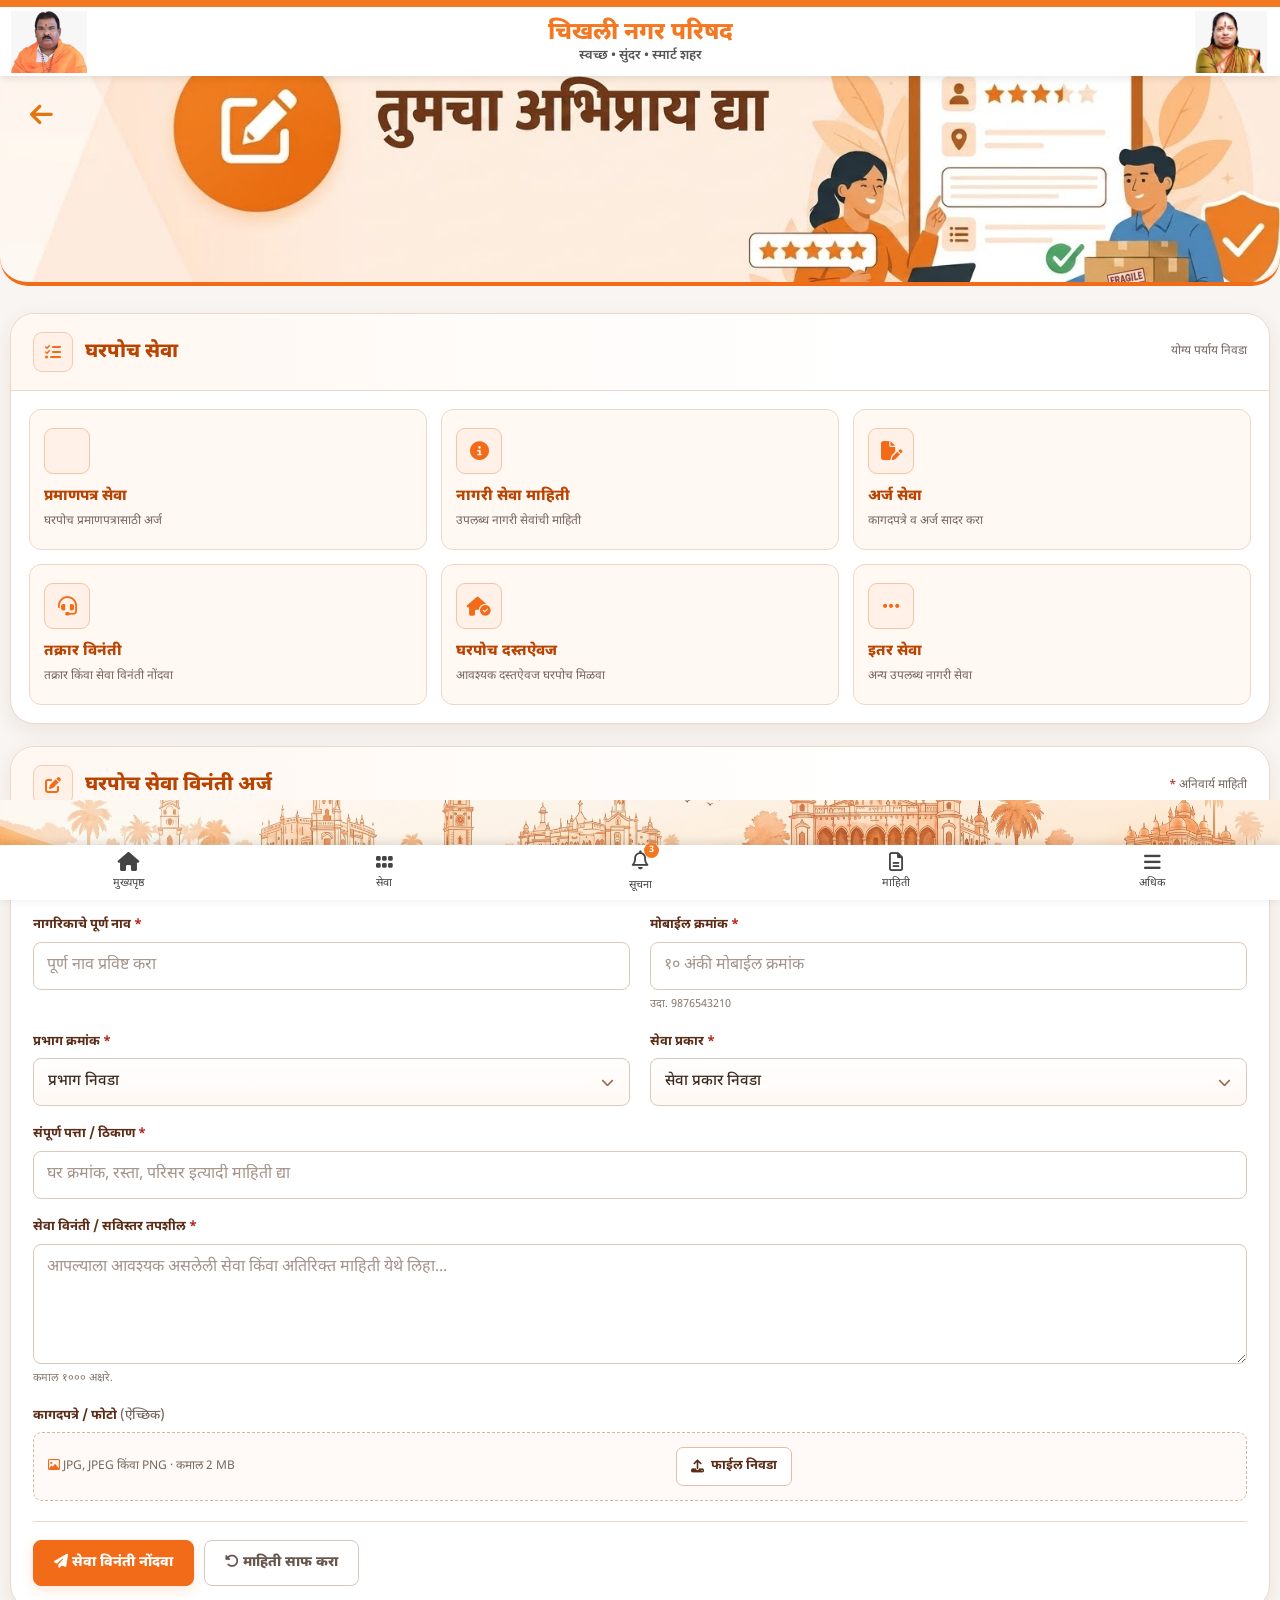
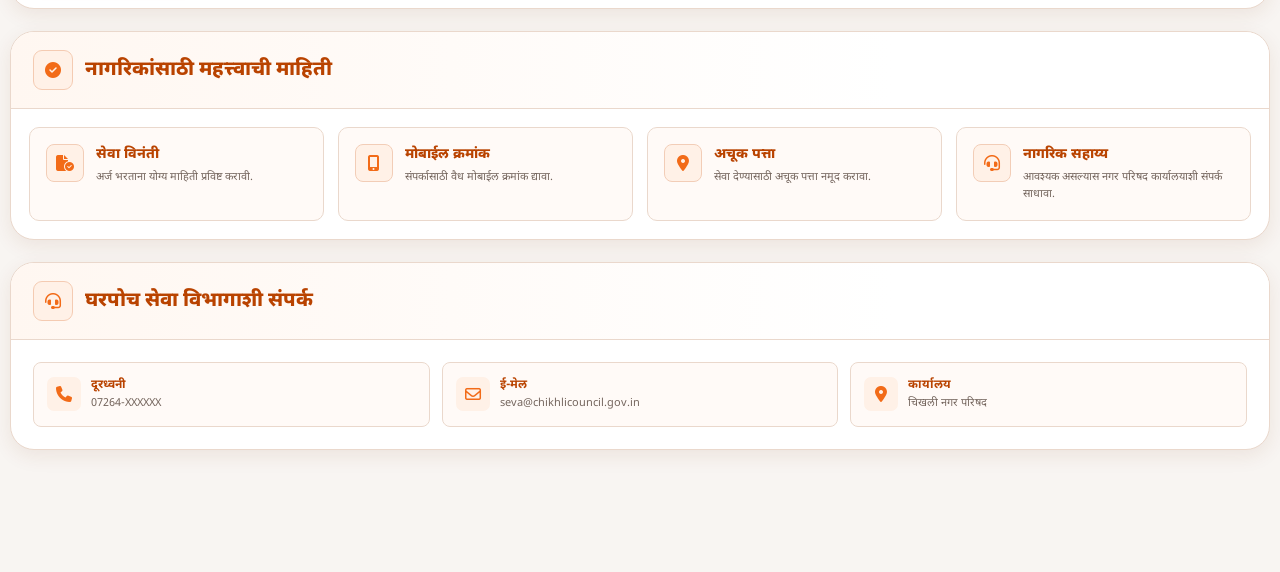
==== gharpoc.html @ 4aee6817 "Add files via upload" ====
<!DOCTYPE html>
<html lang="mr">

<head>

    <meta charset="UTF-8">
    <meta name="viewport" content="width=device-width, initial-scale=1.0">

    <meta name="description" content="चिखली नगर परिषद - घरपोच सेवा नोंदणी">

    <title>घरपोच सेवा | चिखली नगर परिषद</title>

    <!-- Google Font -->
    <link rel="preconnect" href="https://fonts.googleapis.com">
    <link rel="preconnect" href="https://fonts.gstatic.com" crossorigin>

    <link
        href="https://fonts.googleapis.com/css2?family=Noto+Sans+Devanagari:wght@400;500;600;700;800&display=swap"
        rel="stylesheet">

    <!-- Font Awesome -->
    <link
        rel="stylesheet"
        href="https://cdnjs.cloudflare.com/ajax/libs/font-awesome/6.5.2/css/all.min.css">

<style>

/* =========================================================
   ORANGE GOVERNMENT THEME
========================================================= */

:root {
    --orange: #f26b18;
    --orange-dark: #d9570b;
    --orange-deep: #b94300;
    --orange-light: #fff1e7;
    --orange-soft: #fff8f3;

    --text: #3d2b22;
    --muted: #75665e;

    --border: #ead8cc;

    --bg: #f8f5f2;
    --white: #ffffff;

    --success: #18794e;
    --danger: #b42318;

    --shadow: 0 6px 20px rgba(120, 55, 20, .09);

    --radius: 12px;
}


/* =========================================================
   RESET
========================================================= */

* {
    box-sizing: border-box;
    margin: 0;
    padding: 0;
}

html {
    scroll-behavior: smooth;
}

body {
    font-family: "Noto Sans Devanagari", sans-serif;
    background: var(--bg);
    color: var(--text);
    line-height: 1.6;
    overflow-x: hidden;
}

a {
    color: inherit;
}

button,
input,
select,
textarea {
    font: inherit;
}


/* =========================================================
   CARD HEADER
========================================================= */

.card-header {
    position: sticky !important;
    top: 0 !important;

    width: 100% !important;
    height: 210px !important;

    margin: 0 0 27px 0 !important;

    background-image: url("images/gharpoc seva.png");
    background-repeat: no-repeat;
    background-size: cover;
    background-position: center;

    border: 0 !important;
    border-bottom: 4px solid var(--orange) !important;

    border-radius: 0 0 28px 28px;

    overflow: hidden;

    z-index: 100 !important;
}


/* =========================================================
   BACK ARROW
   ONLY ARROW — NO WHITE BACKGROUND
========================================================= */

.complaint-header {
    position: sticky !important;
}

.header-back-btn {
    position: absolute !important;

    top: 18px !important;
    left: 20px !important;

    width: 42px !important;
    height: 42px !important;

    display: flex !important;
    align-items: center !important;
    justify-content: center !important;

    background: transparent !important;

    color: #e5760e !important;

    border: none !important;
    border-radius: 0 !important;

    text-decoration: none !important;

    font-size: 26px !important;

    box-shadow: none !important;

    z-index: 9999 !important;

    cursor: pointer;

    transition: all .25s ease;
}

.header-back-btn:hover {
    background: transparent !important;

    color: #ffe1cc !important;

    transform: translateX(-4px);
}

.header-back-btn:active {
    background: transparent !important;

    transform: translateX(-2px) scale(.92);
}

.header-back-btn i {
    pointer-events: none;
}


/* =========================================================
   SECTION
========================================================= */

.section {
    background: var(--white);

    border: 1px solid var(--border);

    border-radius: 24px;

    box-shadow: var(--shadow);

    margin: 0 10px 22px;

    overflow: hidden;
}


/* =========================================================
   SECTION HEADER
========================================================= */

.section-head {
    display: flex;
    align-items: center;

    gap: 12px;

    padding: 18px 22px;

    border-bottom: 1px solid var(--border);

    background:
        linear-gradient(
            90deg,
            #fff7f1 0%,
            #ffffff 70%
        );
}

.section-head i {
    width: 40px;
    height: 40px;

    display: grid;
    place-items: center;

    background: var(--orange-light);

    color: var(--orange);

    border: 1px solid #f4cbb2;

    border-radius: 9px;

    flex-shrink: 0;
}

.section-head h3 {
    color: var(--orange-deep);

    font-size: 20px;

    font-weight: 800;
}

.section-head p {
    margin-left: auto;

    color: var(--muted);

    font-size: 12px;
}


/* =========================================================
   SERVICES
========================================================= */

.services {
    display: grid;

    grid-template-columns: repeat(3, 1fr);

    gap: 14px;

    padding: 18px;
}

.service-card {
    display: block;

    padding: 18px 14px;

    background: var(--orange-soft);

    border: 1px solid #efd7c8;

    border-radius: 12px;

    text-decoration: none;

    transition: .25s ease;

    cursor: pointer;
}

.service-card:hover {
    border-color: var(--orange);

    background: #fff3e9;

    box-shadow:
        0 8px 22px rgba(242,107,24,.12);

    transform: translateY(-3px);
}

.service-icon {
    width: 46px;
    height: 46px;

    display: grid;
    place-items: center;

    background: var(--orange-light);

    color: var(--orange);

    border: 1px solid #f3c6a5;

    border-radius: 9px;

    margin-bottom: 11px;
}

.service-icon i {
    font-size: 19px;
}

.service-card h4 {
    color: var(--orange-deep);

    font-size: 15px;

    font-weight: 800;

    margin-bottom: 3px;
}

.service-card p {
    color: var(--muted);

    font-size: 12px;
}


/* =========================================================
   FORM
========================================================= */

.form-body {
    padding: 22px;
}


/* =========================================================
   NOTICE
========================================================= */

.notice {
    display: flex;

    align-items: flex-start;

    gap: 10px;

    padding: 13px 15px;

    margin-bottom: 20px;

    background: #fff8f3;

    border: 1px solid #efd8ca;

    border-left: 4px solid var(--orange);

    color: #66544b;

    font-size: 13px;

    border-radius: 7px;
}

.notice i {
    color: var(--orange);

    margin-top: 4px;
}


/* =========================================================
   FORM GRID
========================================================= */

.form-grid {
    display: grid;

    grid-template-columns: repeat(2, 1fr);

    gap: 18px 20px;
}

.form-group {
    display: flex;

    flex-direction: column;

    gap: 6px;
}

.full-width {
    grid-column: 1 / -1;
}

.form-group label {
    color: #5b2d18;

    font-size: 13px;

    font-weight: 700;
}

.required {
    color: var(--danger);
}


/* =========================================================
   INPUTS
========================================================= */

.field-control {
    width: 100%;

    min-height: 48px;

    padding: 10px 13px;

    border: 1px solid #dcc8bb;

    border-radius: 8px;

    background: #ffffff;

    color: var(--text);

    outline: none;

    transition: .2s ease;
}

.field-control::placeholder {
    color: #a4948b;
}

.field-control:hover {
    border-color: #d5a98c;
}

.field-control:focus {
    border-color: var(--orange);

    box-shadow:
        0 0 0 3px rgba(242,107,24,.12);

    background: #fffdfb;
}

textarea.field-control {
    min-height: 120px;

    resize: vertical;
}

select.field-control {
    cursor: pointer;
}

.help-text {
    color: #88776d;

    font-size: 11px;
}


/* =========================================================
   UPLOAD
========================================================= */

.upload-box {
    border: 1px dashed #d5b5a2;

    border-radius: 9px;

    background: #fffaf7;

    padding: 14px;

    display: flex;

    align-items: center;

    justify-content: space-between;

    gap: 12px;

    flex-wrap: wrap;
}

.upload-info {
    color: var(--muted);

    font-size: 12px;
}

.upload-info i {
    color: var(--orange);
}

.file-label {
    display: inline-flex;

    align-items: center;

    gap: 7px;

    padding: 8px 14px;

    border: 1px solid #e3bda4;

    border-radius: 7px;

    background: #fff;

    color: var(--orange-dark);

    font-size: 12px;

    font-weight: 800;

    cursor: pointer;

    transition: .2s ease;
}

.file-label:hover {
    background: var(--orange-light);

    border-color: var(--orange);
}


/* =========================================================
   FORM BUTTONS
========================================================= */

.form-actions {
    grid-column: 1 / -1;

    display: flex;

    gap: 10px;

    padding-top: 18px;

    border-top: 1px solid var(--border);

    margin-top: 2px;
}

.btn {
    min-height: 46px;

    padding: 10px 20px;

    border-radius: 8px;

    font-size: 14px;

    font-weight: 800;

    cursor: pointer;

    transition: .2s ease;
}

.btn-primary {
    border: 1px solid var(--orange);

    background: var(--orange);

    color: #ffffff;

    box-shadow:
        0 4px 12px rgba(242,107,24,.16);
}

.btn-primary:hover {
    background: var(--orange-dark);

    border-color: var(--orange-dark);

    transform: translateY(-1px);

    box-shadow:
        0 6px 18px rgba(242,107,24,.22);
}

.btn-secondary {
    border: 1px solid #d7c8bf;

    background: #ffffff;

    color: #66564d;
}

.btn-secondary:hover {
    background: #fff5ee;

    border-color: #e3b89d;

    color: var(--orange-dark);
}


/* =========================================================
   BENEFITS
========================================================= */

.benefits {
    display: grid;

    grid-template-columns: repeat(4, 1fr);

    gap: 14px;

    padding: 18px;
}

.benefit {
    padding: 16px;

    border: 1px solid #ead8cc;

    border-radius: 10px;

    background: #fffaf7;

    display: flex;

    gap: 12px;

    align-items: flex-start;
}

.benefit-icon {
    width: 38px;
    height: 38px;

    flex: 0 0 auto;

    display: grid;

    place-items: center;

    border-radius: 8px;

    background: var(--orange-light);

    color: var(--orange);

    border: 1px solid #f2cdb7;
}

.benefit h4 {
    color: var(--orange-deep);

    font-size: 14px;

    font-weight: 800;

    margin-bottom: 2px;
}

.benefit p {
    color: var(--muted);

    font-size: 11px;
}


/* =========================================================
   CONTACT
========================================================= */

.contact {
    padding: 22px;
}

.contact-grid {
    display: grid;

    grid-template-columns: repeat(3, 1fr);

    gap: 12px;
}

.contact-item {
    display: flex;

    align-items: center;

    gap: 10px;

    padding: 13px;

    border: 1px solid #ead8cc;

    border-radius: 8px;

    background: #fffaf7;
}

.contact-item i {
    width: 34px;
    height: 34px;

    display: grid;

    place-items: center;

    border-radius: 7px;

    background: var(--orange-light);

    color: var(--orange);
}

.contact-item strong {
    display: block;

    color: var(--orange-deep);

    font-size: 12px;
}

.contact-item span {
    display: block;

    color: var(--muted);

    font-size: 11px;

    word-break: break-word;
}


/* =========================================================
   CUSTOM DROPDOWN
========================================================= */

.custom-select-wrap {
    position: relative;

    width: 100%;
}

.custom-select-native {
    position: absolute !important;

    width: 1px !important;
    height: 1px !important;

    padding: 0 !important;
    margin: -1px !important;

    overflow: hidden !important;

    clip: rect(0,0,0,0) !important;

    white-space: nowrap !important;

    border: 0 !important;
}

.custom-select-trigger {
    width: 100%;

    min-height: 48px;

    padding: 10px 44px 10px 14px;

    border: 1px solid #dcc8bb;

    border-radius: 8px;

    background: linear-gradient(
        180deg,
        #ffffff 0%,
        #fff8f3 100%
    );

    color: var(--text);

    text-align: left;

    font-family: "Noto Sans Devanagari", sans-serif;

    font-size: 15px;

    font-weight: 500;

    cursor: pointer;

    position: relative;

    outline: none;

    transition: .2s ease;
}

.custom-select-trigger:hover {
    border-color: #dfa27c;

    background: #fffaf7;
}

.custom-select-wrap.open .custom-select-trigger {
    border-color: var(--orange);

    box-shadow:
        0 0 0 3px rgba(242,107,24,.12);

    background: #ffffff;
}

.custom-select-arrow {
    position: absolute;

    right: 15px;

    top: 50%;

    transform: translateY(-50%);

    color: #9b684d;

    font-size: 13px;

    pointer-events: none;

    transition: .25s ease;
}

.custom-select-wrap.open .custom-select-arrow {
    transform:
        translateY(-50%)
        rotate(180deg);

    color: var(--orange);
}

.custom-select-menu {
    position: absolute;

    z-index: 1000;

    left: 0;
    right: 0;

    top: calc(100% + 7px);

    max-height: 260px;

    overflow-y: auto;

    padding: 6px;

    border: 1px solid #e5c8b7;

    border-radius: 10px;

    background: rgba(255,255,255,.98);

    box-shadow:
        0 14px 35px rgba(120,55,20,.15),
        0 3px 10px rgba(120,55,20,.08);

    opacity: 0;

    visibility: hidden;

    transform:
        translateY(-8px)
        scale(.98);

    transform-origin: top center;

    transition:
        opacity .2s ease,
        transform .22s ease,
        visibility .22s;

    backdrop-filter: blur(8px);
}

.custom-select-wrap.open .custom-select-menu {
    opacity: 1;

    visibility: visible;

    transform:
        translateY(0)
        scale(1);
}

.custom-select-option {
    min-height: 40px;

    display: flex;

    align-items: center;

    padding: 8px 11px;

    border-radius: 7px;

    color: #5b321f;

    font-family: "Noto Sans Devanagari", sans-serif;

    font-size: 15px;

    font-weight: 500;

    cursor: pointer;

    transition: .15s ease;
}

.custom-select-option:hover {
    background: var(--orange-light);

    color: var(--orange-dark);

    transform: translateX(2px);
}

.custom-select-option.selected {
    background: #ffe3d1;

    color: var(--orange-dark);

    font-weight: 700;
}

.custom-select-option.selected::after {
    content: "✓";

    margin-left: auto;

    font-weight: 800;

    color: var(--orange);
}

.custom-select-menu::-webkit-scrollbar {
    width: 6px;
}

.custom-select-menu::-webkit-scrollbar-track {
    background: #fff2e9;

    border-radius: 10px;
}

.custom-select-menu::-webkit-scrollbar-thumb {
    background: #eabda0;

    border-radius: 10px;
}


/* =========================================================
   FOCUS
========================================================= */

:focus-visible {
    outline: 3px solid rgba(242,107,24,.25);

    outline-offset: 2px;
}


/* =========================================================
   RESPONSIVE 900px
========================================================= */

@media (max-width: 900px) {

    .services {
        grid-template-columns: repeat(2, 1fr);
    }

    .benefits {
        grid-template-columns: repeat(2, 1fr);
    }

    .contact-grid {
        grid-template-columns: 1fr;
    }
}


/* =========================================================
   RESPONSIVE 768px
========================================================= */

@media (max-width: 768px) {

    .card-header {
        height: 165px !important;

        border-radius:
            0 0 22px 22px;
    }

    .header-back-btn {
        top: 14px !important;
        left: 14px !important;

        width: 38px !important;
        height: 38px !important;

        font-size: 23px !important;
    }
}


/* =========================================================
   RESPONSIVE 650px
========================================================= */

@media (max-width: 650px) {

    .card-header {
        height: 145px !important;

        margin-bottom: 18px !important;

        border-radius:
            0 0 18px 18px;
    }

    .header-back-btn {
        top: 10px !important;
        left: 10px !important;

        width: 34px !important;
        height: 34px !important;

        font-size: 21px !important;
    }

    .section {
        margin-left: 8px;
        margin-right: 8px;

        border-radius: 18px;
    }

    .section-head {
        padding: 14px;
    }

    .section-head h3 {
        font-size: 17px;
    }

    .section-head p {
        display: none;
    }

    .services {
        grid-template-columns: 1fr 1fr;

        padding: 12px;

        gap: 10px;
    }

    .service-card {
        padding: 14px 11px;
    }

    .service-card h4 {
        font-size: 13px;
    }

    .service-card p {
        font-size: 10px;
    }

    .service-icon {
        width: 38px;
        height: 38px;

        margin-bottom: 8px;
    }

    .form-body {
        padding: 14px;
    }

    .form-grid {
        grid-template-columns: 1fr;

        gap: 14px;
    }

    .full-width {
        grid-column: auto;
    }

    .form-actions {
        grid-column: auto;

        flex-direction: column;
    }

    .btn {
        width: 100%;
    }

    .benefits {
        grid-template-columns: 1fr 1fr;

        padding: 12px;

        gap: 10px;
    }

    .benefit {
        padding: 12px;

        gap: 8px;
    }

    .contact {
        padding: 14px;
    }

    .custom-select-menu {
        max-height: 220px;
    }

    .custom-select-option {
        font-size: 14px;

        min-height: 42px;
    }
}


/* =========================================================
   RESPONSIVE 480px
========================================================= */

@media (max-width: 480px) {

    .card-header {
        height: 132px !important;
    }

    .header-back-btn {
        top: 9px !important;
        left: 9px !important;

        width: 32px !important;
        height: 32px !important;

        font-size: 20px !important;
    }

    .services {
        grid-template-columns: 1fr 1fr;
    }

    .benefits {
        grid-template-columns: 1fr 1fr;
    }

    .service-card {
        min-height: 145px;
    }
}


/* =========================================================
   VERY SMALL MOBILE
========================================================= */

@media (max-width: 390px) {

    .services,
    .benefits {
        grid-template-columns: 1fr;
    }

    .service-card {
        min-height: auto;
    }
}


/* =========================================================
   REDUCED MOTION
========================================================= */

@media (prefers-reduced-motion: reduce) {

    html {
        scroll-behavior: auto;
    }

    *,
    *::before,
    *::after {
        animation-duration: .01ms !important;

        animation-iteration-count: 1 !important;

        transition-duration: .01ms !important;
    }
}

</style>



</head>


<body>


<!-- =====================================================
     HEADER IMAGE
===================================================== -->


<div class="card-header complaint-header">

    <!-- BACK BUTTON -->
    <a href="javascript:history.back();"
       class="header-back-btn"
       title="मागे जा"
       aria-label="मागे जा">

        <i class="fa-solid fa-arrow-left"></i>

    </a>

</div>



    <!-- =================================================
         HOME SERVICES
    ================================================= -->

    <section
        class="section"
        aria-labelledby="services-title">


        <div class="section-head">

            <i
                class="fa-solid fa-list-check"
                aria-hidden="true">
            </i>

            <h3 id="services-title">
                घरपोच सेवा
            </h3>

            <p>
                योग्य पर्याय निवडा
            </p>

        </div>


        <div class="services">


            <!-- SERVICE 1 -->

            <a
                href="#service-form"
                class="service-card"
                data-service="घरपोच प्रमाणपत्र सेवा">

                <div class="service-icon">

                    <i class="fa-solid fa-file-certificate"></i>

                </div>

                <h4>
                    प्रमाणपत्र सेवा
                </h4>

                <p>
                    घरपोच प्रमाणपत्रासाठी अर्ज
                </p>

            </a>



            <!-- SERVICE 2 -->

            <a
                href="#service-form"
                class="service-card"
                data-service="नागरी सेवा माहिती">

                <div class="service-icon">

                    <i class="fa-solid fa-circle-info"></i>

                </div>

                <h4>
                    नागरी सेवा माहिती
                </h4>

                <p>
                    उपलब्ध नागरी सेवांची माहिती
                </p>

            </a>



            <!-- SERVICE 3 -->

            <a
                href="#service-form"
                class="service-card"
                data-service="अर्ज व कागदपत्र सेवा">

                <div class="service-icon">

                    <i class="fa-solid fa-file-pen"></i>

                </div>

                <h4>
                    अर्ज सेवा
                </h4>

                <p>
                    कागदपत्रे व अर्ज सादर करा
                </p>

            </a>



            <!-- SERVICE 4 -->

            <a
                href="#service-form"
                class="service-card"
                data-service="तक्रार / सेवा विनंती">

                <div class="service-icon">

                    <i class="fa-solid fa-headset"></i>

                </div>

                <h4>
                    तक्रार विनंती
                </h4>

                <p>
                    तक्रार किंवा सेवा विनंती नोंदवा
                </p>

            </a>



            <!-- SERVICE 5 -->

            <a
                href="#service-form"
                class="service-card"
                data-service="घरपोच दस्तऐवज">

                <div class="service-icon">

                    <i class="fa-solid fa-house-circle-check"></i>

                </div>

                <h4>
                    घरपोच दस्तऐवज
                </h4>

                <p>
                    आवश्यक दस्तऐवज घरपोच मिळवा
                </p>

            </a>



            <!-- SERVICE 6 -->

            <a
                href="#service-form"
                class="service-card"
                data-service="इतर सेवा">

                <div class="service-icon">

                    <i class="fa-solid fa-ellipsis"></i>

                </div>

                <h4>
                    इतर सेवा
                </h4>

                <p>
                    अन्य उपलब्ध नागरी सेवा
                </p>

            </a>


        </div>

    </section>



    <!-- =================================================
         SERVICE REQUEST FORM
    ================================================= -->

    <section
        class="section"
        id="service-form"
        aria-labelledby="form-title">


        <div class="section-head">

            <i
                class="fa-solid fa-pen-to-square"
                aria-hidden="true">
            </i>

            <h3 id="form-title">
                घरपोच सेवा विनंती अर्ज
            </h3>

            <p>
                <span class="required">*</span>
                अनिवार्य माहिती
            </p>

        </div>


        <div class="form-body">


            <!-- NOTICE -->

            <div class="notice">

                <i class="fa-solid fa-circle-info"></i>

                <div>

                    <strong>सूचना:</strong>

                    कृपया अचूक माहिती भरा.
                    चुकीची किंवा अपूर्ण माहिती दिल्यास
                    सेवा प्रक्रियेत विलंब होऊ शकतो.

                </div>

            </div>



            <!-- FORM -->

            <form
                id="homeServiceForm"
                action=""
                method="post"
                enctype="multipart/form-data">


                <div class="form-grid">


                    <!-- NAME -->

                    <div class="form-group">

                        <label for="name">

                            नागरिकाचे पूर्ण नाव

                            <span class="required">*</span>

                        </label>

                        <input
                            class="field-control"
                            id="name"
                            name="name"
                            type="text"
                            placeholder="पूर्ण नाव प्रविष्ट करा"
                            autocomplete="name"
                            minlength="2"
                            maxlength="100"
                            required>

                    </div>



                    <!-- MOBILE -->

                    <div class="form-group">

                        <label for="mobile">

                            मोबाईल क्रमांक

                            <span class="required">*</span>

                        </label>

                        <input
                            class="field-control"
                            id="mobile"
                            name="mobile"
                            type="tel"
                            placeholder="१० अंकी मोबाईल क्रमांक"
                            inputmode="numeric"
                            autocomplete="tel"
                            pattern="[6-9][0-9]{9}"
                            maxlength="10"
                            required>

                        <span class="help-text">
                            उदा. 9876543210
                        </span>

                    </div>



                    <!-- WARD -->

                    <div class="form-group">

                        <label for="ward">

                            प्रभाग क्रमांक

                            <span class="required">*</span>

                        </label>


                        <div class="custom-select-wrap">


                            <select
                                class="field-control custom-select-native"
                                id="ward"
                                name="ward"
                                required>

                                <option value="">
                                    प्रभाग निवडा
                                </option>

                                <option value="1">
                                    प्रभाग क्र. १
                                </option>

                                <option value="2">
                                    प्रभाग क्र. २
                                </option>

                                <option value="3">
                                    प्रभाग क्र. ३
                                </option>

                                <option value="4">
                                    प्रभाग क्र. ४
                                </option>

                                <option value="5">
                                    प्रभाग क्र. ५
                                </option>

                                <option value="6">
                                    प्रभाग क्र. ६
                                </option>

                                <option value="7">
                                    प्रभाग क्र. ७
                                </option>

                                <option value="8">
                                    प्रभाग क्र. ८
                                </option>

                                <option value="9">
                                    प्रभाग क्र. ९
                                </option>

                                <option value="10">
                                    प्रभाग क्र. १०
                                </option>

                            </select>


                            <button
                                type="button"
                                class="custom-select-trigger"
                                aria-haspopup="listbox"
                                aria-expanded="false">

                                <span class="custom-select-value">
                                    प्रभाग निवडा
                                </span>

                                <i class="fa-solid fa-chevron-down custom-select-arrow"></i>

                            </button>


                            <div
                                class="custom-select-menu"
                                role="listbox">
                            </div>


                        </div>

                    </div>



                    <!-- SERVICE TYPE -->

                    <div class="form-group">

                        <label for="serviceType">

                            सेवा प्रकार

                            <span class="required">*</span>

                        </label>


                        <div class="custom-select-wrap">


                            <select
                                class="field-control custom-select-native"
                                id="serviceType"
                                name="serviceType"
                                required>

                                <option value="">
                                    सेवा प्रकार निवडा
                                </option>

                                <option>
                                    घरपोच प्रमाणपत्र सेवा
                                </option>

                                <option>
                                    नागरी सेवा माहिती
                                </option>

                                <option>
                                    अर्ज व कागदपत्र सेवा
                                </option>

                                <option>
                                    तक्रार / सेवा विनंती
                                </option>

                                <option>
                                    घरपोच दस्तऐवज
                                </option>

                                <option>
                                    इतर सेवा
                                </option>

                            </select>


                            <button
                                type="button"
                                class="custom-select-trigger"
                                aria-haspopup="listbox"
                                aria-expanded="false">

                                <span class="custom-select-value">
                                    सेवा प्रकार निवडा
                                </span>

                                <i class="fa-solid fa-chevron-down custom-select-arrow"></i>

                            </button>


                            <div
                                class="custom-select-menu"
                                role="listbox">
                            </div>


                        </div>

                    </div>



                    <!-- ADDRESS -->

                    <div class="form-group full-width">

                        <label for="address">

                            संपूर्ण पत्ता / ठिकाण

                            <span class="required">*</span>

                        </label>

                        <input
                            class="field-control"
                            id="address"
                            name="address"
                            type="text"
                            placeholder="घर क्रमांक, रस्ता, परिसर इत्यादी माहिती द्या"
                            maxlength="250"
                            autocomplete="street-address"
                            required>

                    </div>



                    <!-- DESCRIPTION -->

                    <div class="form-group full-width">

                        <label for="description">

                            सेवा विनंती / सविस्तर तपशील

                            <span class="required">*</span>

                        </label>

                        <textarea
                            class="field-control"
                            id="description"
                            name="description"
                            placeholder="आपल्याला आवश्यक असलेली सेवा किंवा अतिरिक्त माहिती येथे लिहा..."
                            minlength="10"
                            maxlength="1000"
                            required></textarea>

                        <span class="help-text">
                            कमाल १००० अक्षरे.
                        </span>

                    </div>



                    <!-- PHOTO -->

                    <div class="form-group full-width">

                        <label for="photo">

                            कागदपत्रे / फोटो

                            <span
                                style="font-weight:500;color:var(--muted)">

                                (ऐच्छिक)

                            </span>

                        </label>


                        <div class="upload-box">


                            <span class="upload-info">

                                <i class="fa-regular fa-image"></i>

                                JPG, JPEG किंवा PNG
                                · कमाल 2 MB

                            </span>


                            <label
                                class="file-label"
                                for="photo">

                                <i class="fa-solid fa-upload"></i>

                                फाईल निवडा

                            </label>


                            <input
                                id="photo"
                                name="photo"
                                type="file"
                                accept=".jpg,.jpeg,.png,image/jpeg,image/png"
                                hidden>


                            <span
                                id="fileName"
                                class="help-text">
                            </span>


                        </div>

                    </div>



                    <!-- ACTIONS -->

                    <div class="form-actions">


                        <button
                            type="submit"
                            class="btn btn-primary">

                            <i class="fa-solid fa-paper-plane"></i>

                            सेवा विनंती नोंदवा

                        </button>


                        <button
                            type="reset"
                            class="btn btn-secondary">

                            <i class="fa-solid fa-rotate-left"></i>

                            माहिती साफ करा

                        </button>


                    </div>


                </div>

            </form>

        </div>

    </section>



    <!-- =================================================
         BENEFITS
    ================================================= -->

    <section
        class="section"
        aria-labelledby="process-title">


        <div class="section-head">

            <i
                class="fa-solid fa-circle-check"
                aria-hidden="true">
            </i>

            <h3 id="process-title">
                नागरिकांसाठी महत्त्वाची माहिती
            </h3>

        </div>


        <div class="benefits">


            <div class="benefit">

                <div class="benefit-icon">

                    <i class="fa-solid fa-file-circle-check"></i>

                </div>

                <div>

                    <h4>
                        सेवा विनंती
                    </h4>

                    <p>
                        अर्ज भरताना योग्य माहिती प्रविष्ट करावी.
                    </p>

                </div>

            </div>



            <div class="benefit">

                <div class="benefit-icon">

                    <i class="fa-solid fa-mobile-screen-button"></i>

                </div>

                <div>

                    <h4>
                        मोबाईल क्रमांक
                    </h4>

                    <p>
                        संपर्कासाठी वैध मोबाईल क्रमांक द्यावा.
                    </p>

                </div>

            </div>



            <div class="benefit">

                <div class="benefit-icon">

                    <i class="fa-solid fa-location-dot"></i>

                </div>

                <div>

                    <h4>
                        अचूक पत्ता
                    </h4>

                    <p>
                        सेवा देण्यासाठी अचूक पत्ता नमूद करावा.
                    </p>

                </div>

            </div>



            <div class="benefit">

                <div class="benefit-icon">

                    <i class="fa-solid fa-headset"></i>

                </div>

                <div>

                    <h4>
                        नागरिक सहाय्य
                    </h4>

                    <p>
                        आवश्यक असल्यास नगर परिषद कार्यालयाशी संपर्क साधावा.
                    </p>

                </div>

            </div>


        </div>

    </section>



    <!-- =================================================
         CONTACT
    ================================================= -->

    <section
        class="section"
        aria-labelledby="contact-title">


        <div class="section-head">

            <i
                class="fa-solid fa-headset"
                aria-hidden="true">
            </i>

            <h3 id="contact-title">
                घरपोच सेवा विभागाशी संपर्क
            </h3>

        </div>


        <div class="contact">


            <div class="contact-grid">


                <div class="contact-item">

                    <i class="fa-solid fa-phone"></i>

                    <div>

                        <strong>
                            दूरध्वनी
                        </strong>

                        <span>
                            07264-XXXXXX
                        </span>

                    </div>

                </div>



                <div class="contact-item">

                    <i class="fa-regular fa-envelope"></i>

                    <div>

                        <strong>
                            ई-मेल
                        </strong>

                        <span>
                            seva@chikhlicouncil.gov.in
                        </span>

                    </div>

                </div>



                <div class="contact-item">

                    <i class="fa-solid fa-location-dot"></i>

                    <div>

                        <strong>
                            कार्यालय
                        </strong>

                        <span>
                            चिखली नगर परिषद
                        </span>

                    </div>

                </div>


            </div>

        </div>

    </section>


</div>



<!-- =====================================================
     JAVASCRIPT
===================================================== -->

<script>


/* =========================================================
   FORM ELEMENTS
========================================================= */

const form =
    document.getElementById("homeServiceForm");

const fileInput =
    document.getElementById("photo");

const fileName =
    document.getElementById("fileName");

const serviceTypeSelect =
    document.getElementById("serviceType");


/* =========================================================
   CUSTOM DROPDOWN
========================================================= */

const customSelects = [];


function closeAllCustomSelects() {

    customSelects.forEach(
        ({ wrapper, trigger }) => {

            wrapper.classList.remove("open");

            trigger.setAttribute(
                "aria-expanded",
                "false"
            );

        }
    );
}


document
    .querySelectorAll(".custom-select-wrap")
    .forEach(wrapper => {


        const select =
            wrapper.querySelector(
                ".custom-select-native"
            );

        const trigger =
            wrapper.querySelector(
                ".custom-select-trigger"
            );

        const valueBox =
            wrapper.querySelector(
                ".custom-select-value"
            );

        const menu =
            wrapper.querySelector(
                ".custom-select-menu"
            );


        /* Create options */

        [...select.options].forEach(option => {


            const item =
                document.createElement("div");


            item.className =
                "custom-select-option";


            item.setAttribute(
                "role",
                "option"
            );


            item.dataset.value =
                option.value;


            item.textContent =
                option.textContent;


            item.addEventListener(
                "click",
                () => {

                    select.value =
                        option.value;


                    select.dispatchEvent(
                        new Event(
                            "change",
                            {
                                bubbles: true
                            }
                        )
                    );


                    closeAllCustomSelects();

                }
            );


            menu.appendChild(item);

        });


        /* Update selected option */

        function updateCustomSelect() {

            const selected =
                select.options[
                    select.selectedIndex
                ];


            valueBox.textContent =
                selected
                    ? selected.textContent
                    : "";


            menu
                .querySelectorAll(
                    ".custom-select-option"
                )
                .forEach(item => {

                    item.classList.toggle(
                        "selected",
                        item.dataset.value ===
                        select.value
                    );

                });

        }


        /* Open / close */

        trigger.addEventListener(
            "click",
            () => {


                const wasOpen =
                    wrapper.classList.contains(
                        "open"
                    );


                closeAllCustomSelects();


                if (!wasOpen) {

                    wrapper.classList.add(
                        "open"
                    );


                    trigger.setAttribute(
                        "aria-expanded",
                        "true"
                    );

                }

            }
        );


        select.addEventListener(
            "change",
            updateCustomSelect
        );


        updateCustomSelect();


        customSelects.push({
            wrapper,
            trigger
        });

    });


/* =========================================================
   CLOSE DROPDOWN OUTSIDE
========================================================= */

document.addEventListener(
    "click",
    event => {

        if (
            !event.target.closest(
                ".custom-select-wrap"
            )
        ) {

            closeAllCustomSelects();

        }

    }
);


/* =========================================================
   SERVICE CARD -> FORM
========================================================= */

document
    .querySelectorAll(".service-card")
    .forEach(card => {


        card.addEventListener(
            "click",
            () => {


                const selectedService =
                    card.dataset.service;


                if (selectedService) {


                    const option =
                        [
                            ...serviceTypeSelect.options
                        ]
                        .find(
                            option =>
                                option.textContent.trim() ===
                                selectedService
                        );


                    if (option) {

                        serviceTypeSelect.value =
                            option.value;


                        serviceTypeSelect.dispatchEvent(
                            new Event(
                                "change",
                                {
                                    bubbles: true
                                }
                            )
                        );

                    }

                }

            }
        );

    });


/* =========================================================
   FILE UPLOAD
========================================================= */

fileInput.addEventListener(
    "change",
    () => {


        fileName.textContent = "";


        if (!fileInput.files.length) {
            return;
        }


        const file =
            fileInput.files[0];


        const allowed = [
            "image/jpeg",
            "image/png"
        ];


        /* File type */

        if (!allowed.includes(file.type)) {

            alert(
                "कृपया JPG, JPEG किंवा PNG फाईल निवडा."
            );


            fileInput.value = "";

            return;
        }


        /* File size */

        if (
            file.size >
            2 * 1024 * 1024
        ) {

            alert(
                "फाईलचा आकार 2 MB पेक्षा कमी असावा."
            );


            fileInput.value = "";

            return;
        }


        fileName.textContent =
            file.name;

    }
);


/* =========================================================
   FORM RESET
========================================================= */

form.addEventListener(
    "reset",
    () => {

        setTimeout(
            () => {

                fileName.textContent = "";

            },
            0
        );

    }
);


/* =========================================================
   FORM SUBMIT
========================================================= */

form.addEventListener(
    "submit",
    event => {

        if (!form.checkValidity()) {
            return;
        }

        /*
            इथे PHP / backend endpoint जोडू शकतेस.

            उदाहरण:

            action="submit_homeservice.php"
        */

    }
);

</script>


<script src="common.js"></script>


</body>
</html>
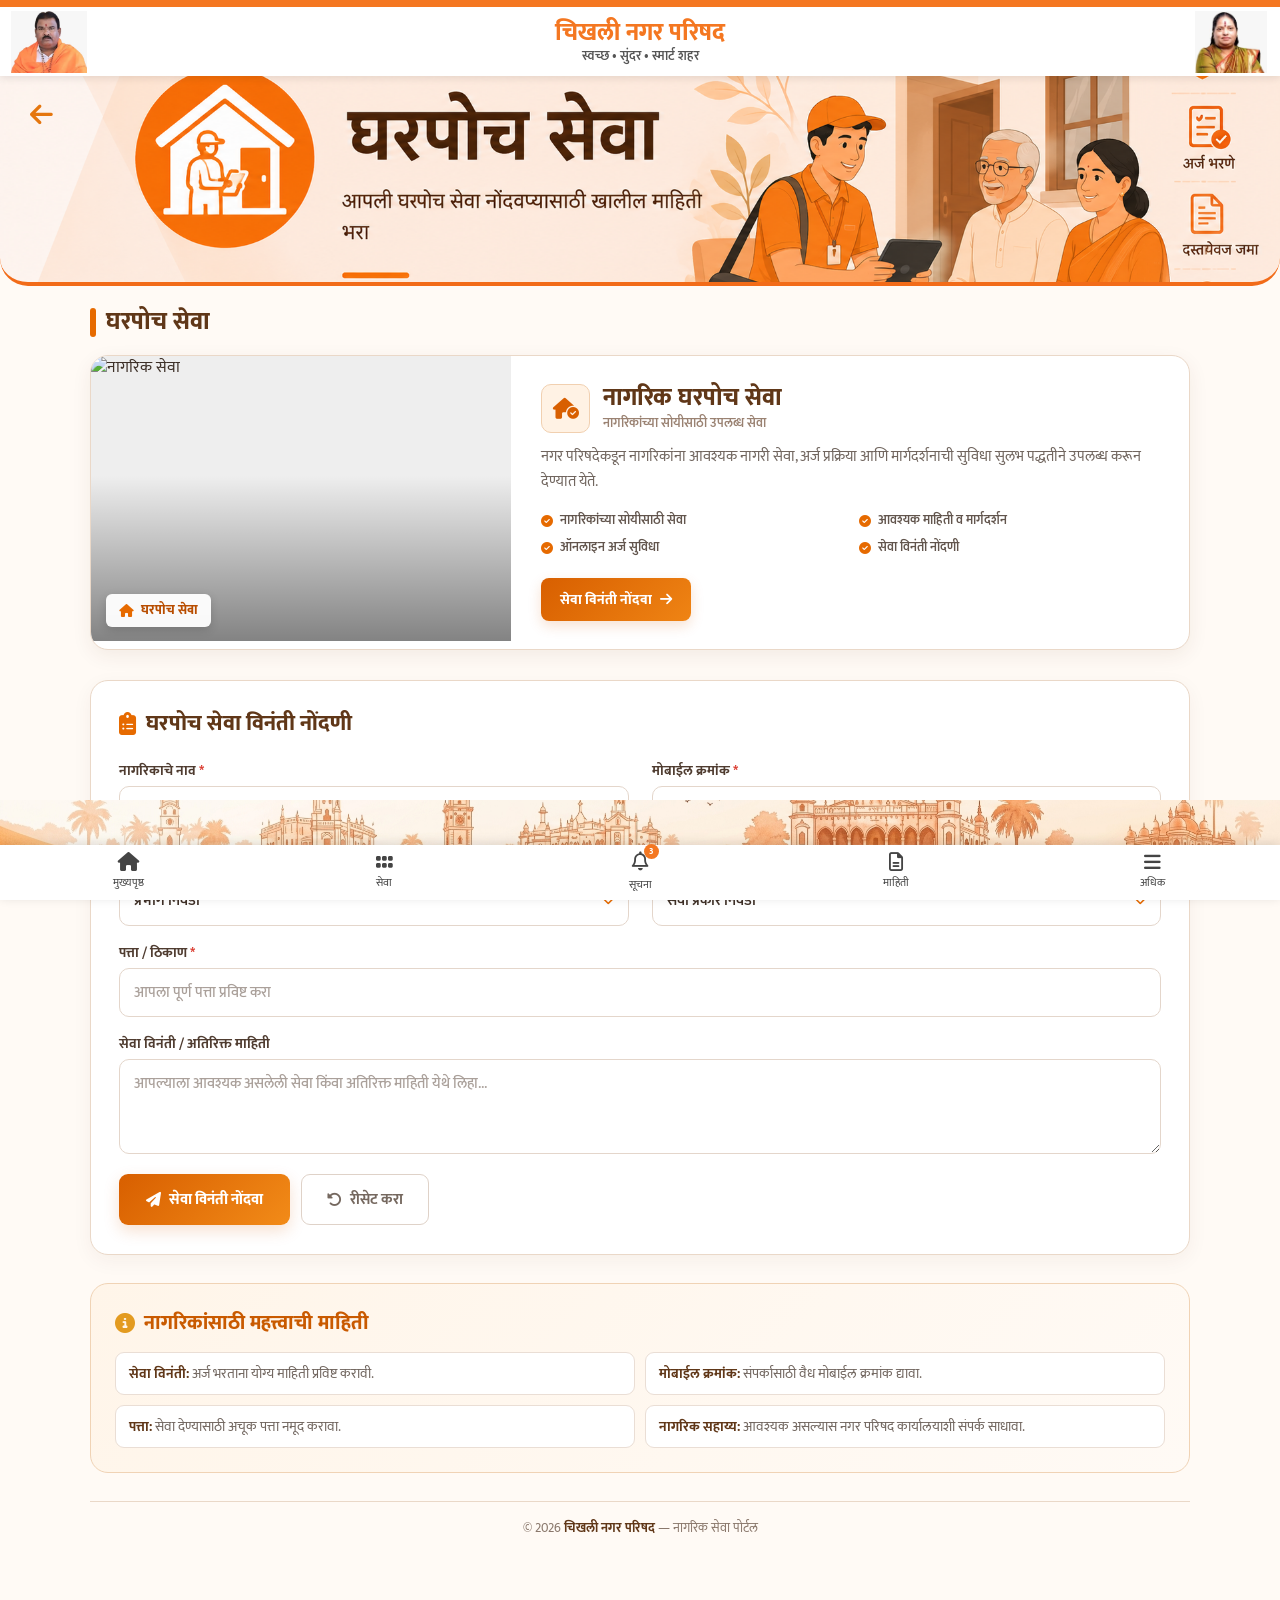
==== commit 67317ed8: "Update gharpoc.html" ====
--- a/gharpoc.html
+++ b/gharpoc.html
@@ -4,91 +4,1919 @@
 <head>
 
     <meta charset="UTF-8">
-    <meta name="viewport" content="width=device-width, initial-scale=1.0">
-
-    <meta name="description" content="चिखली नगर परिषद - घरपोच सेवा नोंदणी">
-
-    <title>घरपोच सेवा | चिखली नगर परिषद</title>
-
-    <!-- Google Font -->
-    <link rel="preconnect" href="https://fonts.googleapis.com">
-    <link rel="preconnect" href="https://fonts.gstatic.com" crossorigin>
-
-    <link
-        href="https://fonts.googleapis.com/css2?family=Noto+Sans+Devanagari:wght@400;500;600;700;800&display=swap"
-        rel="stylesheet">
-
-    <!-- Font Awesome -->
-    <link
-        rel="stylesheet"
-        href="https://cdnjs.cloudflare.com/ajax/libs/font-awesome/6.5.2/css/all.min.css">
+
+    <meta name="viewport"
+          content="width=device-width, initial-scale=1.0">
+
+    <title>
+        घरपोच सेवा | चिखली नगर परिषद
+    </title>
+
+
+    <!-- GOOGLE FONT -->
+    <link rel="preconnect"
+          href="https://fonts.googleapis.com">
+
+    <link rel="preconnect"
+          href="https://fonts.gstatic.com"
+          crossorigin>
+
+    <link href="https://fonts.googleapis.com/css2?family=Mukta:wght@400;500;600;700;800&display=swap"
+          rel="stylesheet">
+
+
+    <!-- FONT AWESOME -->
+    <link rel="stylesheet"
+          href="https://cdnjs.cloudflare.com/ajax/libs/font-awesome/6.5.2/css/all.min.css">
+
 
 <style>
 
-/* =========================================================
-   ORANGE GOVERNMENT THEME
-========================================================= */
-
-:root {
-    --orange: #f26b18;
-    --orange-dark: #d9570b;
-    --orange-deep: #b94300;
-    --orange-light: #fff1e7;
-    --orange-soft: #fff8f3;
-
-    --text: #3d2b22;
-    --muted: #75665e;
-
-    --border: #ead8cc;
-
-    --bg: #f8f5f2;
-    --white: #ffffff;
-
-    --success: #18794e;
-    --danger: #b42318;
-
-    --shadow: 0 6px 20px rgba(120, 55, 20, .09);
-
-    --radius: 12px;
-}
-
-
-/* =========================================================
+/* =====================================================
    RESET
-========================================================= */
-
-* {
-    box-sizing: border-box;
-    margin: 0;
-    padding: 0;
-}
-
-html {
-    scroll-behavior: smooth;
-}
-
-body {
-    font-family: "Noto Sans Devanagari", sans-serif;
-    background: var(--bg);
-    color: var(--text);
-    line-height: 1.6;
-    overflow-x: hidden;
-}
-
-a {
-    color: inherit;
+===================================================== */
+
+*{
+    margin:0;
+    padding:0;
+    box-sizing:border-box;
+}
+
+html{
+    scroll-behavior:smooth;
+}
+
+body{
+
+    font-family:"Mukta",sans-serif;
+
+    background:#fffaf5;
+
+    color:#3d3028;
+
+    line-height:1.5;
+}
+
+a{
+    text-decoration:none;
+    color:inherit;
 }
 
 button,
 input,
-select,
-textarea {
-    font: inherit;
-}
-
+textarea{
+    font-family:"Mukta",sans-serif;
+}
+
+
+/* =====================================================
+   MAIN PAGE
+===================================================== */
+
+.page{
+
+    width:100%;
+
+    max-width:1140px;
+
+    margin:auto;
+
+    padding:
+        18px
+        20px
+        45px;
+}
+
+
+/* =====================================================
+   GOVERNMENT HEADER
+===================================================== */
+
+.gov-top{
+
+    display:flex;
+
+    align-items:center;
+
+    justify-content:space-between;
+
+    gap:20px;
+
+    padding:
+        10px 0
+        16px;
+
+    margin-bottom:18px;
+
+    border-bottom:
+        3px solid #f3d4b8;
+}
+
+
+/* LEFT */
+
+.gov-left{
+
+    display:flex;
+
+    align-items:center;
+
+    gap:15px;
+}
+
+
+/* EMBLEM */
+
+.gov-emblem{
+
+    width:58px;
+
+    height:58px;
+
+    flex-shrink:0;
+
+    display:flex;
+
+    align-items:center;
+
+    justify-content:center;
+
+    border-radius:50%;
+
+    color:#fff;
+
+    font-size:26px;
+
+    background:
+        linear-gradient(
+            145deg,
+            #d95d00,
+            #f39218
+        );
+
+    border:
+        2px solid #fff;
+
+    outline:
+        2px solid #d95d00;
+
+    box-shadow:
+        0 6px 18px
+        rgba(220,90,0,.18);
+}
+
+
+/* TITLE */
+
+.gov-title h1{
+
+    color:#65320e;
+
+    font-size:27px;
+
+    font-weight:800;
+
+    line-height:1.2;
+}
+
+.gov-title p{
+
+    color:#806f63;
+
+    font-size:14px;
+
+    font-weight:600;
+
+    margin-top:2px;
+}
+
+
+/* ONLINE */
+
+.online-badge{
+
+    display:flex;
+
+    align-items:center;
+
+    gap:7px;
+
+    padding:
+        7px 17px;
+
+    border-radius:30px;
+
+    background:#fff3e6;
+
+    border:
+        1px solid #f1c79f;
+
+    color:#d85f00;
+
+    font-size:13px;
+
+    font-weight:700;
+}
+
+.online-badge i{
+
+    font-size:12px;
+
+    color:#e66a00;
+}
+
+
+/* =====================================================
+   BACK BUTTON
+===================================================== */
+
+.back-btn{
+
+    display:inline-flex;
+
+    align-items:center;
+
+    gap:8px;
+
+    padding:
+        9px 17px;
+
+    margin-bottom:18px;
+
+    border-radius:9px;
+
+    background:#fff;
+
+    border:
+        1px solid #ead7c8;
+
+    color:#684b39;
+
+    font-size:14px;
+
+    font-weight:700;
+
+    box-shadow:
+        0 3px 10px
+        rgba(120,65,20,.05);
+
+    transition:.25s ease;
+}
+
+.back-btn:hover{
+
+    color:#fff;
+
+    background:#e66a00;
+
+    border-color:#e66a00;
+
+    transform:
+        translateX(-3px);
+}
+
+
+/* =====================================================
+   HERO
+===================================================== */
+
+.hero{
+
+    position:relative;
+
+    overflow:hidden;
+
+    min-height:245px;
+
+    padding:32px;
+
+    margin-bottom:27px;
+
+    border-radius:20px;
+
+    color:#fff;
+
+    background:
+        linear-gradient(
+            110deg,
+            #a94400,
+            #e66a00,
+            #f18b1b
+        );
+
+    box-shadow:
+        0 12px 30px
+        rgba(190,76,0,.18);
+}
+
+
+/* CIRCLE */
+
+.hero::before{
+
+    content:"";
+
+    position:absolute;
+
+    width:280px;
+
+    height:280px;
+
+    right:-100px;
+
+    top:-130px;
+
+    border-radius:50%;
+
+    background:
+        rgba(255,255,255,.10);
+}
+
+.hero::after{
+
+    content:"";
+
+    position:absolute;
+
+    width:180px;
+
+    height:180px;
+
+    left:-90px;
+
+    bottom:-110px;
+
+    border-radius:50%;
+
+    background:
+        rgba(255,255,255,.08);
+}
+
+
+/* CONTENT */
+
+.hero-content{
+
+    position:relative;
+
+    z-index:2;
+
+    display:flex;
+
+    align-items:center;
+
+    justify-content:space-between;
+
+    gap:30px;
+}
+
+
+/* TEXT */
+
+.hero-text{
+
+    max-width:680px;
+}
+
+.hero-text h2{
+
+    font-size:36px;
+
+    font-weight:800;
+
+    line-height:1.15;
+
+    margin-bottom:7px;
+}
+
+.hero-text h2 span{
+
+    color:#fff4dc;
+}
+
+.hero-text p{
+
+    font-size:16px;
+
+    line-height:1.6;
+
+    opacity:.96;
+
+    margin-bottom:15px;
+}
+
+
+/* POINTS */
+
+.hero-points{
+
+    display:flex;
+
+    flex-wrap:wrap;
+
+    gap:8px;
+}
+
+.hero-point{
+
+    display:inline-flex;
+
+    align-items:center;
+
+    gap:6px;
+
+    padding:
+        5px 12px;
+
+    border-radius:30px;
+
+    background:
+        rgba(255,255,255,.14);
+
+    border:
+        1px solid
+        rgba(255,255,255,.22);
+
+    font-size:13px;
+
+    font-weight:600;
+}
+
+.hero-point i{
+
+    color:#fff1c7;
+}
+
+
+/* =====================================================
+   HERO ICON
+===================================================== */
+
+.hero-visual{
+
+    width:180px;
+
+    height:170px;
+
+    flex-shrink:0;
+
+    position:relative;
+
+    display:flex;
+
+    align-items:center;
+
+    justify-content:center;
+}
+
+.hero-circle{
+
+    width:145px;
+
+    height:145px;
+
+    display:flex;
+
+    align-items:center;
+
+    justify-content:center;
+
+    border-radius:50%;
+
+    background:
+        rgba(255,255,255,.13);
+
+    border:
+        1px solid
+        rgba(255,255,255,.25);
+
+    font-size:68px;
+
+    box-shadow:
+        inset 0 0 30px
+        rgba(255,255,255,.08);
+}
+
+
+/* FLOAT ICONS */
+
+.hero-float{
+
+    position:absolute;
+
+    width:40px;
+
+    height:40px;
+
+    display:flex;
+
+    align-items:center;
+
+    justify-content:center;
+
+    border-radius:10px;
+
+    background:#fff;
+
+    color:#e66a00;
+
+    box-shadow:
+        0 7px 18px
+        rgba(0,0,0,.15);
+}
+
+.hero-float.one{
+
+    right:2px;
+
+    top:12px;
+
+    transform:rotate(8deg);
+}
+
+.hero-float.two{
+
+    left:3px;
+
+    bottom:9px;
+
+    transform:rotate(-8deg);
+}
+
+
+/* =====================================================
+   SECTION HEADING
+===================================================== */
+
+.section-heading{
+
+    display:flex;
+
+    align-items:center;
+
+    gap:10px;
+
+    margin-bottom:15px;
+
+    color:#603718;
+
+    font-size:24px;
+
+    font-weight:800;
+}
+
+.section-heading::before{
+
+    content:"";
+
+    width:6px;
+
+    height:29px;
+
+    border-radius:10px;
+
+    background:#e66a00;
+}
+
+
+/* =====================================================
+   HOME SERVICE CARD
+===================================================== */
+
+.home-service-section{
+
+    margin-bottom:30px;
+}
+
+.home-service-card{
+
+    display:grid;
+
+    grid-template-columns:
+        420px 1fr;
+
+    overflow:hidden;
+
+    background:#fff;
+
+    border:
+        1px solid #ead8c8;
+
+    border-radius:18px;
+
+    box-shadow:
+        0 6px 20px
+        rgba(80,40,10,.07);
+
+    transition:.3s ease;
+}
+
+.home-service-card:hover{
+
+    transform:
+        translateY(-3px);
+
+    box-shadow:
+        0 12px 28px
+        rgba(190,76,0,.13);
+}
+
+
+/* =====================================================
+   IMAGE SLIDER
+===================================================== */
+
+.home-service-image{
+
+    position:relative;
+
+    height:285px;
+
+    overflow:hidden;
+
+    background:#eee;
+}
+
+.home-image-slider{
+
+    width:100%;
+
+    height:100%;
+
+    display:flex;
+
+    animation:
+        homeServiceSlider 12s
+        infinite;
+}
+
+.home-image-slider img{
+
+    flex:
+        0 0 100%;
+
+    width:100%;
+
+    height:100%;
+
+    display:block;
+
+    object-fit:cover;
+}
+
+
+/* =====================================================
+   ONE BY ONE SLIDER
+===================================================== */
+
+@keyframes homeServiceSlider{
+
+    0%,
+    28%{
+
+        transform:
+            translateX(0);
+    }
+
+    33%,
+    61%{
+
+        transform:
+            translateX(-100%);
+    }
+
+    66%,
+    94%{
+
+        transform:
+            translateX(-200%);
+    }
+
+    100%{
+
+        transform:
+            translateX(0);
+    }
+}
+
+
+/* IMAGE OVERLAY */
+
+.home-service-image::after{
+
+    content:"";
+
+    position:absolute;
+
+    inset:0;
+
+    z-index:2;
+
+    pointer-events:none;
+
+    background:
+        linear-gradient(
+            to top,
+            rgba(0,0,0,.45),
+            transparent 58%
+        );
+}
+
+
+/* IMAGE BADGE */
+
+.home-service-badge{
+
+    position:absolute;
+
+    left:15px;
+
+    bottom:14px;
+
+    z-index:5;
+
+    display:flex;
+
+    align-items:center;
+
+    gap:7px;
+
+    padding:
+        7px 13px;
+
+    border-radius:6px;
+
+    color:#b84d00;
+
+    background:
+        rgba(255,255,255,.95);
+
+    font-size:13px;
+
+    font-weight:800;
+
+    box-shadow:
+        0 3px 10px
+        rgba(0,0,0,.15);
+}
+
+.home-service-badge i{
+
+    color:#e66a00;
+}
+
+
+/* =====================================================
+   CONTENT
+===================================================== */
+
+.home-service-content{
+
+    padding:
+        28px 30px;
+}
+
+
+/* TITLE */
+
+.home-service-title{
+
+    display:flex;
+
+    align-items:center;
+
+    gap:13px;
+
+    margin-bottom:12px;
+}
+
+.home-service-icon{
+
+    width:49px;
+
+    height:49px;
+
+    flex-shrink:0;
+
+    display:flex;
+
+    align-items:center;
+
+    justify-content:center;
+
+    border-radius:10px;
+
+    background:#fff2e4;
+
+    border:
+        1px solid #f1d0b0;
+
+    color:#d85f00;
+
+    font-size:21px;
+}
+
+.home-service-title h3{
+
+    color:#603718;
+
+    font-size:24px;
+
+    font-weight:800;
+
+    line-height:1.2;
+}
+
+.home-service-title span{
+
+    display:block;
+
+    color:#9a8272;
+
+    font-size:13px;
+
+    font-weight:600;
+
+    margin-top:1px;
+}
+
+
+/* DESCRIPTION */
+
+.home-service-content > p{
+
+    max-width:650px;
+
+    color:#71665f;
+
+    font-size:15px;
+
+    line-height:1.65;
+
+    margin-bottom:16px;
+}
+
+
+/* =====================================================
+   LIST
+===================================================== */
+
+.home-service-list{
+
+    display:grid;
+
+    grid-template-columns:
+        1fr 1fr;
+
+    gap:8px 18px;
+
+    margin-bottom:20px;
+}
+
+.home-service-list div{
+
+    display:flex;
+
+    align-items:center;
+
+    gap:7px;
+
+    color:#62554d;
+
+    font-size:13px;
+
+    font-weight:600;
+}
+
+.home-service-list i{
+
+    color:#e66a00;
+
+    font-size:12px;
+}
+
+
+/* =====================================================
+   BUTTON
+===================================================== */
+
+.home-service-btn{
+
+    display:inline-flex;
+
+    align-items:center;
+
+    justify-content:center;
+
+    gap:8px;
+
+    border:none;
+
+    padding:
+        10px 19px;
+
+    border-radius:8px;
+
+    background:
+        linear-gradient(
+            135deg,
+            #d85f00,
+            #ef8414
+        );
+
+    color:#fff;
+
+    font-size:14px;
+
+    font-weight:800;
+
+    cursor:pointer;
+
+    box-shadow:
+        0 5px 13px
+        rgba(210,90,0,.18);
+
+    transition:.25s ease;
+}
+
+.home-service-btn:hover{
+
+    transform:
+        translateY(-2px);
+
+    box-shadow:
+        0 8px 18px
+        rgba(210,90,0,.25);
+}
+
+
+/* =====================================================
+   FORM SECTION
+===================================================== */
+
+.form-section{
+
+    background:#fff;
+
+    border:
+        1px solid #ead8c8;
+
+    border-radius:18px;
+
+    padding:
+        26px 28px 29px;
+
+    margin-bottom:28px;
+
+    box-shadow:
+        0 6px 20px
+        rgba(80,40,10,.05);
+}
+
+
+/* FORM TITLE */
+
+.form-title{
+
+    display:flex;
+
+    align-items:center;
+
+    gap:10px;
+
+    color:#603718;
+
+    font-size:22px;
+
+    font-weight:800;
+
+    margin-bottom:20px;
+}
+
+.form-title i{
+
+    color:#e66a00;
+
+    font-size:23px;
+}
+
+
+/* FORM GRID */
+
+.form-grid{
+
+    display:grid;
+
+    grid-template-columns:
+        1fr 1fr;
+
+    gap:
+        16px 23px;
+}
+
+.form-group{
+
+    display:flex;
+
+    flex-direction:column;
+
+    gap:5px;
+}
+
+.form-group.full{
+
+    grid-column:
+        1 / -1;
+}
+
+
+/* LABEL */
+
+.form-group label{
+
+    color:#4f3c30;
+
+    font-size:14px;
+
+    font-weight:700;
+}
+
+.required{
+
+    color:#d82e21;
+}
+
+
+/* =====================================================
+   INPUTS
+===================================================== */
+
+.form-group input,
+.form-group textarea{
+
+    width:100%;
+
+    border:
+        1.5px solid #e4d6cb;
+
+    border-radius:10px;
+
+    background:#fff;
+
+    color:#3f3027;
+
+    outline:none;
+
+    font-size:15px;
+
+    font-weight:600;
+
+    transition:.25s ease;
+}
+
+.form-group input{
+
+    height:49px;
+
+    padding:
+        0 14px;
+}
+
+.form-group textarea{
+
+    min-height:95px;
+
+    resize:vertical;
+
+    padding:
+        11px 14px;
+}
+
+.form-group input::placeholder,
+.form-group textarea::placeholder{
+
+    color:#aaa09a;
+
+    font-weight:500;
+}
+
+.form-group input:focus,
+.form-group textarea:focus{
+
+    border-color:#e66a00;
+
+    box-shadow:
+        0 0 0 3px
+        rgba(230,106,0,.10);
+
+    background:#fffdf9;
+}
+
+
+/* =====================================================
+   CUSTOM DROPDOWN
+===================================================== */
+
+.custom-dropdown{
+
+    position:relative;
+
+    width:100%;
+}
+
+.dropdown-selected{
+
+    width:100%;
+
+    height:49px;
+
+    padding:
+        0 14px;
+
+    display:flex;
+
+    align-items:center;
+
+    justify-content:space-between;
+
+    border:
+        1.5px solid #e4d6cb;
+
+    border-radius:10px;
+
+    background:#fff;
+
+    color:#3f3027;
+
+    font-size:15px;
+
+    font-weight:600;
+
+    cursor:pointer;
+
+    transition:.25s ease;
+}
+
+.dropdown-selected:hover{
+
+    border-color:#e66a00;
+
+    background:#fffaf6;
+}
+
+.custom-dropdown.active
+.dropdown-selected{
+
+    border-color:#e66a00;
+
+    box-shadow:
+        0 0 0 3px
+        rgba(230,106,0,.10);
+}
+
+
+/* ARROW */
+
+.dropdown-arrow{
+
+    color:#e66a00;
+
+    font-size:12px;
+
+    transition:.25s ease;
+}
+
+.custom-dropdown.active
+.dropdown-arrow{
+
+    transform:
+        rotate(180deg);
+}
+
+
+/* OPTIONS */
+
+.dropdown-options{
+
+    position:absolute;
+
+    top:
+        calc(100% + 6px);
+
+    left:0;
+
+    width:100%;
+
+    z-index:9999;
+
+    overflow:hidden;
+
+    background:#fff;
+
+    border:
+        1px solid #efd6c1;
+
+    border-radius:10px;
+
+    box-shadow:
+        0 12px 28px
+        rgba(90,45,10,.16);
+
+    opacity:0;
+
+    visibility:hidden;
+
+    transform:
+        translateY(-5px);
+
+    transition:.2s ease;
+}
+
+.custom-dropdown.active
+.dropdown-options{
+
+    opacity:1;
+
+    visibility:visible;
+
+    transform:
+        translateY(0);
+}
+
+
+/* OPTION */
+
+.dropdown-option{
+
+    padding:
+        10px 14px;
+
+    color:#49382d;
+
+    background:#fff;
+
+    font-size:14px;
+
+    font-weight:600;
+
+    cursor:pointer;
+
+    transition:.18s ease;
+}
+
+.dropdown-option:hover{
+
+    padding-left:18px;
+
+    color:#e66a00;
+
+    background:#fff1e5;
+}
+
+.dropdown-option.selected{
+
+    color:#fff;
+
+    background:#e66a00;
+
+    font-weight:700;
+}
+
+
+/* =====================================================
+   FORM ACTIONS
+===================================================== */
+
+.form-actions{
+
+    grid-column:
+        1 / -1;
+
+    display:flex;
+
+    gap:11px;
+
+    margin-top:4px;
+}
+
+.btn-submit{
+
+    display:inline-flex;
+
+    align-items:center;
+
+    justify-content:center;
+
+    gap:8px;
+
+    border:none;
+
+    padding:
+        12px 27px;
+
+    border-radius:9px;
+
+    color:#fff;
+
+    background:
+        linear-gradient(
+            135deg,
+            #d85f00,
+            #f28b18
+        );
+
+    font-size:15px;
+
+    font-weight:800;
+
+    cursor:pointer;
+
+    box-shadow:
+        0 6px 16px
+        rgba(210,90,0,.18);
+
+    transition:.25s ease;
+}
+
+.btn-submit:hover{
+
+    transform:
+        translateY(-2px);
+
+    box-shadow:
+        0 9px 20px
+        rgba(210,90,0,.25);
+}
+
+
+.btn-reset{
+
+    display:inline-flex;
+
+    align-items:center;
+
+    justify-content:center;
+
+    gap:8px;
+
+    border:
+        1.5px solid #dfd2c8;
+
+    padding:
+        12px 25px;
+
+    border-radius:9px;
+
+    background:#fff;
+
+    color:#75685f;
+
+    font-size:15px;
+
+    font-weight:700;
+
+    cursor:pointer;
+
+    transition:.25s ease;
+}
+
+.btn-reset:hover{
+
+    color:#d85f00;
+
+    border-color:#e5b78e;
+
+    background:#fff5eb;
+}
+
+
+/* =====================================================
+   INFORMATION BOX
+===================================================== */
+
+.info-box{
+
+    padding:24px;
+
+    margin-bottom:28px;
+
+    border:
+        1px solid #f0d3b5;
+
+    border-radius:18px;
+
+    background:
+        linear-gradient(
+            135deg,
+            #fff5e9,
+            #fffaf5
+        );
+}
+
+.info-title{
+
+    display:flex;
+
+    align-items:center;
+
+    gap:9px;
+
+    color:#c95a00;
+
+    font-size:20px;
+
+    font-weight:800;
+
+    margin-bottom:14px;
+}
+
+.info-title i{
+
+    color:#e39b20;
+}
+
+.info-grid{
+
+    display:grid;
+
+    grid-template-columns:
+        1fr 1fr;
+
+    gap:10px;
+}
+
+.info-item{
+
+    padding:
+        10px 13px;
+
+    border:
+        1px solid #eaded5;
+
+    border-radius:9px;
+
+    background:#fff;
+
+    color:#71665f;
+
+    font-size:14px;
+}
+
+.info-item strong{
+
+    color:#603718;
+}
+
+
+/* =====================================================
+   FOOTER
+===================================================== */
+
+.page-footer{
+
+    text-align:center;
+
+    padding:
+        17px 10px;
+
+    border-top:
+        1px solid #ead8c8;
+
+    color:#8a786c;
+
+    font-size:13px;
+}
+
+.page-footer strong{
+
+    color:#603718;
+}
+
+
+/* =====================================================
+   TABLET
+===================================================== */
+
+@media(max-width:900px){
+
+    .home-service-card{
+
+        grid-template-columns:
+            350px 1fr;
+    }
+
+    .home-service-image{
+
+        height:270px;
+    }
+
+    .home-service-content{
+
+        padding:23px;
+    }
+
+}
+
+
+/* =====================================================
+   MOBILE
+===================================================== */
+
+@media(max-width:600px){
+
+    .page{
+
+        padding:
+            10px
+            10px
+            30px;
+    }
+
+
+    /* HEADER */
+
+    .gov-top{
+
+        flex-direction:column;
+
+        align-items:flex-start;
+
+        gap:12px;
+    }
+
+    .gov-title h1{
+
+        font-size:21px;
+    }
+
+    .gov-title p{
+
+        font-size:12px;
+    }
+
+    .online-badge{
+
+        font-size:11px;
+
+        padding:
+            5px 12px;
+    }
+
+
+    /* HERO */
+
+    .hero{
+
+        min-height:auto;
+
+        padding:
+            23px 18px;
+
+        border-radius:18px;
+    }
+
+    .hero-content{
+
+        flex-direction:column;
+
+        align-items:flex-start;
+    }
+
+    .hero-text h2{
+
+        font-size:27px;
+    }
+
+    .hero-text p{
+
+        font-size:14px;
+    }
+
+    .hero-point{
+
+        font-size:11px;
+    }
+
+    .hero-visual{
+
+        width:100%;
+
+        height:125px;
+    }
+
+    .hero-circle{
+
+        width:110px;
+
+        height:110px;
+
+        font-size:53px;
+    }
+
+
+    /* SERVICE */
+
+    .home-service-card{
+
+        grid-template-columns:1fr;
+
+        border-radius:15px;
+    }
+
+    .home-service-image{
+
+        height:215px;
+    }
+
+    .home-service-content{
+
+        padding:18px;
+    }
+
+    .home-service-title h3{
+
+        font-size:20px;
+    }
+
+    .home-service-content > p{
+
+        font-size:13px;
+    }
+
+    .home-service-list{
+
+        grid-template-columns:1fr;
+
+        gap:7px;
+    }
+
+    .home-service-btn{
+
+        width:100%;
+
+        justify-content:center;
+    }
+
+
+    /* FORM */
+
+    .form-section{
+
+        padding:
+            19px 16px 22px;
+
+        border-radius:16px;
+    }
+
+    .form-title{
+
+        font-size:19px;
+    }
+
+    .form-grid{
+
+        grid-template-columns:1fr;
+
+        gap:13px;
+    }
+
+    .form-group.full{
+
+        grid-column:auto;
+    }
+
+    .form-actions{
+
+        flex-direction:column;
+    }
+
+    .btn-submit,
+    .btn-reset{
+
+        width:100%;
+    }
+
+
+    /* INFO */
+
+    .info-grid{
+
+        grid-template-columns:1fr;
+    }
+
+    .info-box{
+
+        padding:18px;
+    }
+
+}
+
+
+/* =====================================================
+   SMALL MOBILE
+===================================================== */
+
+@media(max-width:400px){
+
+    .gov-emblem{
+
+        width:50px;
+
+        height:50px;
+
+        font-size:22px;
+    }
+
+    .gov-title h1{
+
+        font-size:19px;
+    }
+
+    .hero-text h2{
+
+        font-size:24px;
+    }
+
+    .home-service-image{
+
+        height:195px;
+    }
+
+}
+.hero-section {
+    position: relative;
+}
+
+.hero-back-btn {
+    display: flex;
+    align-items: center;
+    justify-content: center;
+
+    width: 38px;
+    height: 38px;
+
+    margin-bottom: 12px;
+
+    background: #fff;
+    color: #e8671a;
+
+    border: 1.5px solid #e6d5c8;
+    border-radius: 50%;
+
+    text-decoration: none;
+
+    font-size: 16px;
+
+    box-shadow: 0 3px 10px rgba(80, 38, 15, 0.08);
+
+    transition: 0.25s ease;
+}
+
+.hero-back-btn:hover {
+    background: #fff4ea;
+    border-color: #e8671a;
+    transform: translateX(-3px);
+}
+
+.hero-back-btn i {
+    line-height: 1;
+}
+
+@media (max-width: 600px) {
+    .hero-back-btn {
+        width: 34px;
+        height: 34px;
+        margin-bottom: 10px;
+        font-size: 14px;
+    }
+}
+
+/* =====================================================
+   IMAGE ZOOM
+===================================================== */
+
+.home-service-image img{
+    cursor:zoom-in;
+    transition:transform .3s ease;
+}
+
+/* ZOOM OVERLAY */
+
+.image-zoom-overlay{
+    position:fixed;
+    inset:0;
+    z-index:99999;
+
+    display:flex;
+    align-items:center;
+    justify-content:center;
+
+    padding:20px;
+
+    background:rgba(0,0,0,.88);
+
+    opacity:0;
+    visibility:hidden;
+
+    transition:.25s ease;
+}
+
+.image-zoom-overlay.active{
+    opacity:1;
+    visibility:visible;
+}
+
+.image-zoom-overlay img{
+    max-width:95%;
+    max-height:90vh;
+
+    width:auto;
+    height:auto;
+
+    object-fit:contain;
+
+    border-radius:10px;
+
+    cursor:zoom-out;
+
+    box-shadow:
+        0 15px 50px rgba(0,0,0,.5);
+
+    transform:scale(.85);
+
+    transition:.3s ease;
+}
+
+.image-zoom-overlay.active img{
+    transform:scale(1);
+}
+
+
+/* CLOSE BUTTON */
+
+.image-zoom-close{
+    position:absolute;
+
+    top:20px;
+    right:25px;
+
+    width:45px;
+    height:45px;
+
+    display:flex;
+    align-items:center;
+    justify-content:center;
+
+    border-radius:50%;
+
+    background:#fff;
+    color:#333;
+
+    font-size:22px;
+
+    cursor:pointer;
+
+    box-shadow:0 5px 20px rgba(0,0,0,.3);
+}
+
+
+/* MOBILE */
+
+@media(max-width:600px){
+
+    .image-zoom-overlay{
+        padding:10px;
+    }
+
+    .image-zoom-overlay img{
+        max-width:98%;
+        max-height:82vh;
+    }
+
+    .image-zoom-close{
+        top:12px;
+        right:12px;
+
+        width:40px;
+        height:40px;
+    }
+
+}
+.hero-title{
+    display: flex;
+    align-items: center;
+    gap: 12px;
+}
+
+.hero-back-btn{
+    display: inline-flex;
+    align-items: center;
+    justify-content: center;
+    flex-shrink: 0;
+}
 
 /* =========================================================
-   CARD HEADER
+   CARD HEADER - FULL WIDTH, NO MARGIN
 ========================================================= */
 
 .card-header {
@@ -98,7 +1926,8 @@
     width: 100% !important;
     height: 210px !important;
 
-    margin: 0 0 27px 0 !important;
+    margin: 0 !important;
+    padding: 0 !important;
 
     background-image: url("images/gharpoc seva.png");
     background-repeat: no-repeat;
@@ -106,9 +1935,9 @@
     background-position: center;
 
     border: 0 !important;
-    border-bottom: 4px solid var(--orange) !important;
-
-    border-radius: 0 0 28px 28px;
+    border-bottom: 4px solid #f26b18 !important;
+
+    border-radius: 0 0 28px 28px !important;
 
     overflow: hidden;
 
@@ -178,832 +2007,6 @@
 
 
 /* =========================================================
-   SECTION
-========================================================= */
-
-.section {
-    background: var(--white);
-
-    border: 1px solid var(--border);
-
-    border-radius: 24px;
-
-    box-shadow: var(--shadow);
-
-    margin: 0 10px 22px;
-
-    overflow: hidden;
-}
-
-
-/* =========================================================
-   SECTION HEADER
-========================================================= */
-
-.section-head {
-    display: flex;
-    align-items: center;
-
-    gap: 12px;
-
-    padding: 18px 22px;
-
-    border-bottom: 1px solid var(--border);
-
-    background:
-        linear-gradient(
-            90deg,
-            #fff7f1 0%,
-            #ffffff 70%
-        );
-}
-
-.section-head i {
-    width: 40px;
-    height: 40px;
-
-    display: grid;
-    place-items: center;
-
-    background: var(--orange-light);
-
-    color: var(--orange);
-
-    border: 1px solid #f4cbb2;
-
-    border-radius: 9px;
-
-    flex-shrink: 0;
-}
-
-.section-head h3 {
-    color: var(--orange-deep);
-
-    font-size: 20px;
-
-    font-weight: 800;
-}
-
-.section-head p {
-    margin-left: auto;
-
-    color: var(--muted);
-
-    font-size: 12px;
-}
-
-
-/* =========================================================
-   SERVICES
-========================================================= */
-
-.services {
-    display: grid;
-
-    grid-template-columns: repeat(3, 1fr);
-
-    gap: 14px;
-
-    padding: 18px;
-}
-
-.service-card {
-    display: block;
-
-    padding: 18px 14px;
-
-    background: var(--orange-soft);
-
-    border: 1px solid #efd7c8;
-
-    border-radius: 12px;
-
-    text-decoration: none;
-
-    transition: .25s ease;
-
-    cursor: pointer;
-}
-
-.service-card:hover {
-    border-color: var(--orange);
-
-    background: #fff3e9;
-
-    box-shadow:
-        0 8px 22px rgba(242,107,24,.12);
-
-    transform: translateY(-3px);
-}
-
-.service-icon {
-    width: 46px;
-    height: 46px;
-
-    display: grid;
-    place-items: center;
-
-    background: var(--orange-light);
-
-    color: var(--orange);
-
-    border: 1px solid #f3c6a5;
-
-    border-radius: 9px;
-
-    margin-bottom: 11px;
-}
-
-.service-icon i {
-    font-size: 19px;
-}
-
-.service-card h4 {
-    color: var(--orange-deep);
-
-    font-size: 15px;
-
-    font-weight: 800;
-
-    margin-bottom: 3px;
-}
-
-.service-card p {
-    color: var(--muted);
-
-    font-size: 12px;
-}
-
-
-/* =========================================================
-   FORM
-========================================================= */
-
-.form-body {
-    padding: 22px;
-}
-
-
-/* =========================================================
-   NOTICE
-========================================================= */
-
-.notice {
-    display: flex;
-
-    align-items: flex-start;
-
-    gap: 10px;
-
-    padding: 13px 15px;
-
-    margin-bottom: 20px;
-
-    background: #fff8f3;
-
-    border: 1px solid #efd8ca;
-
-    border-left: 4px solid var(--orange);
-
-    color: #66544b;
-
-    font-size: 13px;
-
-    border-radius: 7px;
-}
-
-.notice i {
-    color: var(--orange);
-
-    margin-top: 4px;
-}
-
-
-/* =========================================================
-   FORM GRID
-========================================================= */
-
-.form-grid {
-    display: grid;
-
-    grid-template-columns: repeat(2, 1fr);
-
-    gap: 18px 20px;
-}
-
-.form-group {
-    display: flex;
-
-    flex-direction: column;
-
-    gap: 6px;
-}
-
-.full-width {
-    grid-column: 1 / -1;
-}
-
-.form-group label {
-    color: #5b2d18;
-
-    font-size: 13px;
-
-    font-weight: 700;
-}
-
-.required {
-    color: var(--danger);
-}
-
-
-/* =========================================================
-   INPUTS
-========================================================= */
-
-.field-control {
-    width: 100%;
-
-    min-height: 48px;
-
-    padding: 10px 13px;
-
-    border: 1px solid #dcc8bb;
-
-    border-radius: 8px;
-
-    background: #ffffff;
-
-    color: var(--text);
-
-    outline: none;
-
-    transition: .2s ease;
-}
-
-.field-control::placeholder {
-    color: #a4948b;
-}
-
-.field-control:hover {
-    border-color: #d5a98c;
-}
-
-.field-control:focus {
-    border-color: var(--orange);
-
-    box-shadow:
-        0 0 0 3px rgba(242,107,24,.12);
-
-    background: #fffdfb;
-}
-
-textarea.field-control {
-    min-height: 120px;
-
-    resize: vertical;
-}
-
-select.field-control {
-    cursor: pointer;
-}
-
-.help-text {
-    color: #88776d;
-
-    font-size: 11px;
-}
-
-
-/* =========================================================
-   UPLOAD
-========================================================= */
-
-.upload-box {
-    border: 1px dashed #d5b5a2;
-
-    border-radius: 9px;
-
-    background: #fffaf7;
-
-    padding: 14px;
-
-    display: flex;
-
-    align-items: center;
-
-    justify-content: space-between;
-
-    gap: 12px;
-
-    flex-wrap: wrap;
-}
-
-.upload-info {
-    color: var(--muted);
-
-    font-size: 12px;
-}
-
-.upload-info i {
-    color: var(--orange);
-}
-
-.file-label {
-    display: inline-flex;
-
-    align-items: center;
-
-    gap: 7px;
-
-    padding: 8px 14px;
-
-    border: 1px solid #e3bda4;
-
-    border-radius: 7px;
-
-    background: #fff;
-
-    color: var(--orange-dark);
-
-    font-size: 12px;
-
-    font-weight: 800;
-
-    cursor: pointer;
-
-    transition: .2s ease;
-}
-
-.file-label:hover {
-    background: var(--orange-light);
-
-    border-color: var(--orange);
-}
-
-
-/* =========================================================
-   FORM BUTTONS
-========================================================= */
-
-.form-actions {
-    grid-column: 1 / -1;
-
-    display: flex;
-
-    gap: 10px;
-
-    padding-top: 18px;
-
-    border-top: 1px solid var(--border);
-
-    margin-top: 2px;
-}
-
-.btn {
-    min-height: 46px;
-
-    padding: 10px 20px;
-
-    border-radius: 8px;
-
-    font-size: 14px;
-
-    font-weight: 800;
-
-    cursor: pointer;
-
-    transition: .2s ease;
-}
-
-.btn-primary {
-    border: 1px solid var(--orange);
-
-    background: var(--orange);
-
-    color: #ffffff;
-
-    box-shadow:
-        0 4px 12px rgba(242,107,24,.16);
-}
-
-.btn-primary:hover {
-    background: var(--orange-dark);
-
-    border-color: var(--orange-dark);
-
-    transform: translateY(-1px);
-
-    box-shadow:
-        0 6px 18px rgba(242,107,24,.22);
-}
-
-.btn-secondary {
-    border: 1px solid #d7c8bf;
-
-    background: #ffffff;
-
-    color: #66564d;
-}
-
-.btn-secondary:hover {
-    background: #fff5ee;
-
-    border-color: #e3b89d;
-
-    color: var(--orange-dark);
-}
-
-
-/* =========================================================
-   BENEFITS
-========================================================= */
-
-.benefits {
-    display: grid;
-
-    grid-template-columns: repeat(4, 1fr);
-
-    gap: 14px;
-
-    padding: 18px;
-}
-
-.benefit {
-    padding: 16px;
-
-    border: 1px solid #ead8cc;
-
-    border-radius: 10px;
-
-    background: #fffaf7;
-
-    display: flex;
-
-    gap: 12px;
-
-    align-items: flex-start;
-}
-
-.benefit-icon {
-    width: 38px;
-    height: 38px;
-
-    flex: 0 0 auto;
-
-    display: grid;
-
-    place-items: center;
-
-    border-radius: 8px;
-
-    background: var(--orange-light);
-
-    color: var(--orange);
-
-    border: 1px solid #f2cdb7;
-}
-
-.benefit h4 {
-    color: var(--orange-deep);
-
-    font-size: 14px;
-
-    font-weight: 800;
-
-    margin-bottom: 2px;
-}
-
-.benefit p {
-    color: var(--muted);
-
-    font-size: 11px;
-}
-
-
-/* =========================================================
-   CONTACT
-========================================================= */
-
-.contact {
-    padding: 22px;
-}
-
-.contact-grid {
-    display: grid;
-
-    grid-template-columns: repeat(3, 1fr);
-
-    gap: 12px;
-}
-
-.contact-item {
-    display: flex;
-
-    align-items: center;
-
-    gap: 10px;
-
-    padding: 13px;
-
-    border: 1px solid #ead8cc;
-
-    border-radius: 8px;
-
-    background: #fffaf7;
-}
-
-.contact-item i {
-    width: 34px;
-    height: 34px;
-
-    display: grid;
-
-    place-items: center;
-
-    border-radius: 7px;
-
-    background: var(--orange-light);
-
-    color: var(--orange);
-}
-
-.contact-item strong {
-    display: block;
-
-    color: var(--orange-deep);
-
-    font-size: 12px;
-}
-
-.contact-item span {
-    display: block;
-
-    color: var(--muted);
-
-    font-size: 11px;
-
-    word-break: break-word;
-}
-
-
-/* =========================================================
-   CUSTOM DROPDOWN
-========================================================= */
-
-.custom-select-wrap {
-    position: relative;
-
-    width: 100%;
-}
-
-.custom-select-native {
-    position: absolute !important;
-
-    width: 1px !important;
-    height: 1px !important;
-
-    padding: 0 !important;
-    margin: -1px !important;
-
-    overflow: hidden !important;
-
-    clip: rect(0,0,0,0) !important;
-
-    white-space: nowrap !important;
-
-    border: 0 !important;
-}
-
-.custom-select-trigger {
-    width: 100%;
-
-    min-height: 48px;
-
-    padding: 10px 44px 10px 14px;
-
-    border: 1px solid #dcc8bb;
-
-    border-radius: 8px;
-
-    background: linear-gradient(
-        180deg,
-        #ffffff 0%,
-        #fff8f3 100%
-    );
-
-    color: var(--text);
-
-    text-align: left;
-
-    font-family: "Noto Sans Devanagari", sans-serif;
-
-    font-size: 15px;
-
-    font-weight: 500;
-
-    cursor: pointer;
-
-    position: relative;
-
-    outline: none;
-
-    transition: .2s ease;
-}
-
-.custom-select-trigger:hover {
-    border-color: #dfa27c;
-
-    background: #fffaf7;
-}
-
-.custom-select-wrap.open .custom-select-trigger {
-    border-color: var(--orange);
-
-    box-shadow:
-        0 0 0 3px rgba(242,107,24,.12);
-
-    background: #ffffff;
-}
-
-.custom-select-arrow {
-    position: absolute;
-
-    right: 15px;
-
-    top: 50%;
-
-    transform: translateY(-50%);
-
-    color: #9b684d;
-
-    font-size: 13px;
-
-    pointer-events: none;
-
-    transition: .25s ease;
-}
-
-.custom-select-wrap.open .custom-select-arrow {
-    transform:
-        translateY(-50%)
-        rotate(180deg);
-
-    color: var(--orange);
-}
-
-.custom-select-menu {
-    position: absolute;
-
-    z-index: 1000;
-
-    left: 0;
-    right: 0;
-
-    top: calc(100% + 7px);
-
-    max-height: 260px;
-
-    overflow-y: auto;
-
-    padding: 6px;
-
-    border: 1px solid #e5c8b7;
-
-    border-radius: 10px;
-
-    background: rgba(255,255,255,.98);
-
-    box-shadow:
-        0 14px 35px rgba(120,55,20,.15),
-        0 3px 10px rgba(120,55,20,.08);
-
-    opacity: 0;
-
-    visibility: hidden;
-
-    transform:
-        translateY(-8px)
-        scale(.98);
-
-    transform-origin: top center;
-
-    transition:
-        opacity .2s ease,
-        transform .22s ease,
-        visibility .22s;
-
-    backdrop-filter: blur(8px);
-}
-
-.custom-select-wrap.open .custom-select-menu {
-    opacity: 1;
-
-    visibility: visible;
-
-    transform:
-        translateY(0)
-        scale(1);
-}
-
-.custom-select-option {
-    min-height: 40px;
-
-    display: flex;
-
-    align-items: center;
-
-    padding: 8px 11px;
-
-    border-radius: 7px;
-
-    color: #5b321f;
-
-    font-family: "Noto Sans Devanagari", sans-serif;
-
-    font-size: 15px;
-
-    font-weight: 500;
-
-    cursor: pointer;
-
-    transition: .15s ease;
-}
-
-.custom-select-option:hover {
-    background: var(--orange-light);
-
-    color: var(--orange-dark);
-
-    transform: translateX(2px);
-}
-
-.custom-select-option.selected {
-    background: #ffe3d1;
-
-    color: var(--orange-dark);
-
-    font-weight: 700;
-}
-
-.custom-select-option.selected::after {
-    content: "✓";
-
-    margin-left: auto;
-
-    font-weight: 800;
-
-    color: var(--orange);
-}
-
-.custom-select-menu::-webkit-scrollbar {
-    width: 6px;
-}
-
-.custom-select-menu::-webkit-scrollbar-track {
-    background: #fff2e9;
-
-    border-radius: 10px;
-}
-
-.custom-select-menu::-webkit-scrollbar-thumb {
-    background: #eabda0;
-
-    border-radius: 10px;
-}
-
-
-/* =========================================================
-   FOCUS
-========================================================= */
-
-:focus-visible {
-    outline: 3px solid rgba(242,107,24,.25);
-
-    outline-offset: 2px;
-}
-
-
-/* =========================================================
-   RESPONSIVE 900px
-========================================================= */
-
-@media (max-width: 900px) {
-
-    .services {
-        grid-template-columns: repeat(2, 1fr);
-    }
-
-    .benefits {
-        grid-template-columns: repeat(2, 1fr);
-    }
-
-    .contact-grid {
-        grid-template-columns: 1fr;
-    }
-}
-
-
-/* =========================================================
    RESPONSIVE 768px
 ========================================================= */
 
@@ -1012,8 +2015,7 @@
     .card-header {
         height: 165px !important;
 
-        border-radius:
-            0 0 22px 22px;
+        border-radius: 0 0 22px 22px !important;
     }
 
     .header-back-btn {
@@ -1037,10 +2039,7 @@
     .card-header {
         height: 145px !important;
 
-        margin-bottom: 18px !important;
-
-        border-radius:
-            0 0 18px 18px;
+        border-radius: 0 0 18px 18px !important;
     }
 
     .header-back-btn {
@@ -1052,104 +2051,6 @@
 
         font-size: 21px !important;
     }
-
-    .section {
-        margin-left: 8px;
-        margin-right: 8px;
-
-        border-radius: 18px;
-    }
-
-    .section-head {
-        padding: 14px;
-    }
-
-    .section-head h3 {
-        font-size: 17px;
-    }
-
-    .section-head p {
-        display: none;
-    }
-
-    .services {
-        grid-template-columns: 1fr 1fr;
-
-        padding: 12px;
-
-        gap: 10px;
-    }
-
-    .service-card {
-        padding: 14px 11px;
-    }
-
-    .service-card h4 {
-        font-size: 13px;
-    }
-
-    .service-card p {
-        font-size: 10px;
-    }
-
-    .service-icon {
-        width: 38px;
-        height: 38px;
-
-        margin-bottom: 8px;
-    }
-
-    .form-body {
-        padding: 14px;
-    }
-
-    .form-grid {
-        grid-template-columns: 1fr;
-
-        gap: 14px;
-    }
-
-    .full-width {
-        grid-column: auto;
-    }
-
-    .form-actions {
-        grid-column: auto;
-
-        flex-direction: column;
-    }
-
-    .btn {
-        width: 100%;
-    }
-
-    .benefits {
-        grid-template-columns: 1fr 1fr;
-
-        padding: 12px;
-
-        gap: 10px;
-    }
-
-    .benefit {
-        padding: 12px;
-
-        gap: 8px;
-    }
-
-    .contact {
-        padding: 14px;
-    }
-
-    .custom-select-menu {
-        max-height: 220px;
-    }
-
-    .custom-select-option {
-        font-size: 14px;
-
-        min-height: 42px;
-    }
 }
 
 
@@ -1172,18 +2073,6 @@
 
         font-size: 20px !important;
     }
-
-    .services {
-        grid-template-columns: 1fr 1fr;
-    }
-
-    .benefits {
-        grid-template-columns: 1fr 1fr;
-    }
-
-    .service-card {
-        min-height: 145px;
-    }
 }
 
 
@@ -1193,13 +2082,18 @@
 
 @media (max-width: 390px) {
 
-    .services,
-    .benefits {
-        grid-template-columns: 1fr;
-    }
-
-    .service-card {
-        min-height: auto;
+    .card-header {
+        height: 125px !important;
+    }
+
+    .header-back-btn {
+        top: 8px !important;
+        left: 8px !important;
+
+        width: 30px !important;
+        height: 30px !important;
+
+        font-size: 18px !important;
     }
 }
 
@@ -1227,18 +2121,14 @@
 
 </style>
 
-
-
 </head>
 
 
 <body>
 
-
 <!-- =====================================================
-     HEADER IMAGE
+     HEADER - FULL WIDTH (page च्या बाहेर)
 ===================================================== -->
-
 
 <div class="card-header complaint-header">
 
@@ -1255,1283 +2145,826 @@
 </div>
 
 
+<div class="page">
+
 
     <!-- =================================================
-         HOME SERVICES
+         SERVICE
     ================================================= -->
 
-    <section
-        class="section"
-        aria-labelledby="services-title">
-
-
-        <div class="section-head">
-
-            <i
-                class="fa-solid fa-list-check"
-                aria-hidden="true">
-            </i>
-
-            <h3 id="services-title">
-                घरपोच सेवा
-            </h3>
-
-            <p>
-                योग्य पर्याय निवडा
-            </p>
+    <h2 class="section-heading">
+
+        घरपोच सेवा
+
+    </h2>
+
+
+
+    <section class="home-service-section">
+
+
+        <div class="home-service-card">
+
+
+            <!-- IMAGE SLIDER -->
+
+            <div class="home-service-image">
+
+
+                <div class="home-image-slider">
+
+
+                    <!-- IMAGE 1 -->
+
+                    <img
+                        src="https://images.unsplash.com/photo-1581578731548-c64695cc6952?auto=format&fit=crop&w=1000&q=85"
+                        alt="नागरिक सेवा">
+
+
+                    <!-- IMAGE 2 -->
+
+                    <img
+                        src="https://images.unsplash.com/photo-1527515637462-cff94eecc1ac?auto=format&fit=crop&w=1000&q=85"
+                        alt="घरपोच सेवा">
+
+
+                    <!-- IMAGE 3 -->
+
+                    <img
+                        src="https://images.unsplash.com/photo-1558618666-fcd25c85cd64?auto=format&fit=crop&w=1000&q=85"
+                        alt="सेवा सुविधा">
+
+                </div>
+
+
+                <div class="home-service-badge">
+
+                    <i class="fa-solid fa-house"></i>
+
+                    घरपोच सेवा
+
+                </div>
+
+            </div>
+
+
+
+            <!-- CONTENT -->
+
+            <div class="home-service-content">
+
+
+                <div class="home-service-title">
+
+
+                    <div class="home-service-icon">
+
+                        <i class="fa-solid fa-house-circle-check"></i>
+
+                    </div>
+
+
+                    <div>
+
+                        <h3>
+                            नागरिक घरपोच सेवा
+                        </h3>
+
+                        <span>
+                            नागरिकांच्या सोयीसाठी उपलब्ध सेवा
+                        </span>
+
+                    </div>
+
+                </div>
+
+
+
+                <p>
+
+                    नगर परिषदेकडून नागरिकांना आवश्यक
+                    नागरी सेवा, अर्ज प्रक्रिया आणि
+                    मार्गदर्शनाची सुविधा सुलभ पद्धतीने
+                    उपलब्ध करून देण्यात येते.
+
+                </p>
+
+
+
+                <div class="home-service-list">
+
+
+                    <div>
+
+                        <i class="fa-solid fa-circle-check"></i>
+
+                        नागरिकांच्या सोयीसाठी सेवा
+
+                    </div>
+
+
+                    <div>
+
+                        <i class="fa-solid fa-circle-check"></i>
+
+                        आवश्यक माहिती व मार्गदर्शन
+
+                    </div>
+
+
+                    <div>
+
+                        <i class="fa-solid fa-circle-check"></i>
+
+                        ऑनलाइन अर्ज सुविधा
+
+                    </div>
+
+
+                    <div>
+
+                        <i class="fa-solid fa-circle-check"></i>
+
+                        सेवा विनंती नोंदणी
+
+                    </div>
+
+                </div>
+
+
+
+                <button
+                    type="button"
+                    class="home-service-btn"
+                    onclick="document.getElementById('serviceForm').scrollIntoView({behavior:'smooth'})">
+
+                    सेवा विनंती नोंदवा
+
+                    <i class="fa-solid fa-arrow-right"></i>
+
+                </button>
+
+            </div>
 
         </div>
 
-
-        <div class="services">
-
-
-            <!-- SERVICE 1 -->
-
-            <a
-                href="#service-form"
-                class="service-card"
-                data-service="घरपोच प्रमाणपत्र सेवा">
-
-                <div class="service-icon">
-
-                    <i class="fa-solid fa-file-certificate"></i>
+    </section>
+
+
+
+    <!-- =================================================
+         FORM
+    ================================================= -->
+
+    <section class="form-section"
+             id="serviceForm">
+
+
+        <div class="form-title">
+
+            <i class="fa-solid fa-clipboard-list"></i>
+
+            घरपोच सेवा विनंती नोंदणी
+
+        </div>
+
+
+
+        <form>
+
+
+            <div class="form-grid">
+
+
+                <!-- NAME -->
+
+                <div class="form-group">
+
+                    <label>
+
+                        नागरिकाचे नाव
+
+                        <span class="required">*</span>
+
+                    </label>
+
+
+                    <input
+                        type="text"
+                        placeholder="नागरिकाचे नाव प्रविष्ट करा"
+                        required>
 
                 </div>
 
-                <h4>
-                    प्रमाणपत्र सेवा
-                </h4>
-
-                <p>
-                    घरपोच प्रमाणपत्रासाठी अर्ज
-                </p>
-
-            </a>
-
-
-
-            <!-- SERVICE 2 -->
-
-            <a
-                href="#service-form"
-                class="service-card"
-                data-service="नागरी सेवा माहिती">
-
-                <div class="service-icon">
-
-                    <i class="fa-solid fa-circle-info"></i>
+
+
+                <!-- MOBILE -->
+
+                <div class="form-group">
+
+                    <label>
+
+                        मोबाईल क्रमांक
+
+                        <span class="required">*</span>
+
+                    </label>
+
+
+                    <input
+                        type="tel"
+                        maxlength="10"
+                        inputmode="numeric"
+                        placeholder="मोबाईल क्रमांक प्रविष्ट करा"
+                        required>
 
                 </div>
 
-                <h4>
-                    नागरी सेवा माहिती
-                </h4>
-
-                <p>
-                    उपलब्ध नागरी सेवांची माहिती
-                </p>
-
-            </a>
-
-
-
-            <!-- SERVICE 3 -->
-
-            <a
-                href="#service-form"
-                class="service-card"
-                data-service="अर्ज व कागदपत्र सेवा">
-
-                <div class="service-icon">
-
-                    <i class="fa-solid fa-file-pen"></i>
+
+
+                <!-- WARD -->
+
+                <div class="form-group">
+
+                    <label>
+
+                        प्रभाग निवडा
+
+                        <span class="required">*</span>
+
+                    </label>
+
+
+                    <div class="custom-dropdown">
+
+
+                        <div class="dropdown-selected">
+
+                            <span class="selected-text">
+
+                                प्रभाग निवडा
+
+                            </span>
+
+                            <i class="fa-solid fa-chevron-down dropdown-arrow"></i>
+
+                        </div>
+
+
+
+                        <div class="dropdown-options">
+
+
+                            <div class="dropdown-option selected">
+
+                                प्रभाग निवडा
+
+                            </div>
+
+
+                            <div class="dropdown-option">
+
+                                प्रभाग क्र. १
+
+                            </div>
+
+
+                            <div class="dropdown-option">
+
+                                प्रभाग क्र. २
+
+                            </div>
+
+
+                            <div class="dropdown-option">
+
+                                प्रभाग क्र. ३
+
+                            </div>
+
+
+                            <div class="dropdown-option">
+
+                                प्रभाग क्र. ४
+
+                            </div>
+
+
+                            <div class="dropdown-option">
+
+                                प्रभाग क्र. ५
+
+                            </div>
+
+
+                        </div>
+
+                    </div>
 
                 </div>
 
-                <h4>
-                    अर्ज सेवा
-                </h4>
-
-                <p>
-                    कागदपत्रे व अर्ज सादर करा
-                </p>
-
-            </a>
-
-
-
-            <!-- SERVICE 4 -->
-
-            <a
-                href="#service-form"
-                class="service-card"
-                data-service="तक्रार / सेवा विनंती">
-
-                <div class="service-icon">
-
-                    <i class="fa-solid fa-headset"></i>
+
+
+                <!-- SERVICE TYPE -->
+
+                <div class="form-group">
+
+                    <label>
+
+                        सेवा प्रकार
+
+                        <span class="required">*</span>
+
+                    </label>
+
+
+                    <div class="custom-dropdown">
+
+
+                        <div class="dropdown-selected">
+
+                            <span class="selected-text">
+
+                                सेवा प्रकार निवडा
+
+                            </span>
+
+                            <i class="fa-solid fa-chevron-down dropdown-arrow"></i>
+
+                        </div>
+
+
+
+                        <div class="dropdown-options">
+
+
+                            <div class="dropdown-option selected">
+
+                                सेवा प्रकार निवडा
+
+                            </div>
+
+
+                            <div class="dropdown-option">
+
+                                घरपोच प्रमाणपत्र सेवा
+
+                            </div>
+
+
+                            <div class="dropdown-option">
+
+                                नागरी सेवा माहिती
+
+                            </div>
+
+
+                            <div class="dropdown-option">
+
+                                अर्ज व कागदपत्र सेवा
+
+                            </div>
+
+
+                            <div class="dropdown-option">
+
+                                तक्रार / सेवा विनंती
+
+                            </div>
+
+
+                            <div class="dropdown-option">
+
+                                इतर सेवा
+
+                            </div>
+
+
+                        </div>
+
+                    </div>
 
                 </div>
 
-                <h4>
-                    तक्रार विनंती
-                </h4>
-
-                <p>
-                    तक्रार किंवा सेवा विनंती नोंदवा
-                </p>
-
-            </a>
-
-
-
-            <!-- SERVICE 5 -->
-
-            <a
-                href="#service-form"
-                class="service-card"
-                data-service="घरपोच दस्तऐवज">
-
-                <div class="service-icon">
-
-                    <i class="fa-solid fa-house-circle-check"></i>
+
+
+                <!-- ADDRESS -->
+
+                <div class="form-group full">
+
+                    <label>
+
+                        पत्ता / ठिकाण
+
+                        <span class="required">*</span>
+
+                    </label>
+
+
+                    <input
+                        type="text"
+                        placeholder="आपला पूर्ण पत्ता प्रविष्ट करा"
+                        required>
 
                 </div>
 
-                <h4>
-                    घरपोच दस्तऐवज
-                </h4>
-
-                <p>
-                    आवश्यक दस्तऐवज घरपोच मिळवा
-                </p>
-
-            </a>
-
-
-
-            <!-- SERVICE 6 -->
-
-            <a
-                href="#service-form"
-                class="service-card"
-                data-service="इतर सेवा">
-
-                <div class="service-icon">
-
-                    <i class="fa-solid fa-ellipsis"></i>
+
+
+                <!-- DESCRIPTION -->
+
+                <div class="form-group full">
+
+                    <label>
+
+                        सेवा विनंती / अतिरिक्त माहिती
+
+                    </label>
+
+
+                    <textarea
+                        placeholder="आपल्याला आवश्यक असलेली सेवा किंवा अतिरिक्त माहिती येथे लिहा..."></textarea>
 
                 </div>
 
-                <h4>
-                    इतर सेवा
-                </h4>
-
-                <p>
-                    अन्य उपलब्ध नागरी सेवा
-                </p>
-
-            </a>
-
+
+
+                <!-- ACTION -->
+
+                <div class="form-actions">
+
+
+                    <button
+                        type="submit"
+                        class="btn-submit">
+
+                        <i class="fa-solid fa-paper-plane"></i>
+
+                        सेवा विनंती नोंदवा
+
+                    </button>
+
+
+
+                    <button
+                        type="reset"
+                        class="btn-reset">
+
+                        <i class="fa-solid fa-rotate-left"></i>
+
+                        रीसेट करा
+
+                    </button>
+
+                </div>
+
+
+            </div>
+
+        </form>
+
+    </section>
+
+
+
+    <!-- =================================================
+         IMPORTANT INFORMATION
+    ================================================= -->
+
+    <section class="info-box">
+
+
+        <div class="info-title">
+
+            <i class="fa-solid fa-circle-info"></i>
+
+            नागरिकांसाठी महत्त्वाची माहिती
 
         </div>
 
+
+
+        <div class="info-grid">
+
+
+            <div class="info-item">
+
+                <strong>
+                    सेवा विनंती:
+                </strong>
+
+                अर्ज भरताना योग्य माहिती प्रविष्ट करावी.
+
+            </div>
+
+
+            <div class="info-item">
+
+                <strong>
+                    मोबाईल क्रमांक:
+                </strong>
+
+                संपर्कासाठी वैध मोबाईल क्रमांक द्यावा.
+
+            </div>
+
+
+            <div class="info-item">
+
+                <strong>
+                    पत्ता:
+                </strong>
+
+                सेवा देण्यासाठी अचूक पत्ता नमूद करावा.
+
+            </div>
+
+
+            <div class="info-item">
+
+                <strong>
+                    नागरिक सहाय्य:
+                </strong>
+
+                आवश्यक असल्यास नगर परिषद कार्यालयाशी संपर्क साधावा.
+
+            </div>
+
+
+        </div>
+
     </section>
 
 
 
     <!-- =================================================
-         SERVICE REQUEST FORM
+         FOOTER
     ================================================= -->
 
-    <section
-        class="section"
-        id="service-form"
-        aria-labelledby="form-title">
-
-
-        <div class="section-head">
-
-            <i
-                class="fa-solid fa-pen-to-square"
-                aria-hidden="true">
-            </i>
-
-            <h3 id="form-title">
-                घरपोच सेवा विनंती अर्ज
-            </h3>
-
-            <p>
-                <span class="required">*</span>
-                अनिवार्य माहिती
-            </p>
-
-        </div>
-
-
-        <div class="form-body">
-
-
-            <!-- NOTICE -->
-
-            <div class="notice">
-
-                <i class="fa-solid fa-circle-info"></i>
-
-                <div>
-
-                    <strong>सूचना:</strong>
-
-                    कृपया अचूक माहिती भरा.
-                    चुकीची किंवा अपूर्ण माहिती दिल्यास
-                    सेवा प्रक्रियेत विलंब होऊ शकतो.
-
-                </div>
-
-            </div>
-
-
-
-            <!-- FORM -->
-
-            <form
-                id="homeServiceForm"
-                action=""
-                method="post"
-                enctype="multipart/form-data">
-
-
-                <div class="form-grid">
-
-
-                    <!-- NAME -->
-
-                    <div class="form-group">
-
-                        <label for="name">
-
-                            नागरिकाचे पूर्ण नाव
-
-                            <span class="required">*</span>
-
-                        </label>
-
-                        <input
-                            class="field-control"
-                            id="name"
-                            name="name"
-                            type="text"
-                            placeholder="पूर्ण नाव प्रविष्ट करा"
-                            autocomplete="name"
-                            minlength="2"
-                            maxlength="100"
-                            required>
-
-                    </div>
-
-
-
-                    <!-- MOBILE -->
-
-                    <div class="form-group">
-
-                        <label for="mobile">
-
-                            मोबाईल क्रमांक
-
-                            <span class="required">*</span>
-
-                        </label>
-
-                        <input
-                            class="field-control"
-                            id="mobile"
-                            name="mobile"
-                            type="tel"
-                            placeholder="१० अंकी मोबाईल क्रमांक"
-                            inputmode="numeric"
-                            autocomplete="tel"
-                            pattern="[6-9][0-9]{9}"
-                            maxlength="10"
-                            required>
-
-                        <span class="help-text">
-                            उदा. 9876543210
-                        </span>
-
-                    </div>
-
-
-
-                    <!-- WARD -->
-
-                    <div class="form-group">
-
-                        <label for="ward">
-
-                            प्रभाग क्रमांक
-
-                            <span class="required">*</span>
-
-                        </label>
-
-
-                        <div class="custom-select-wrap">
-
-
-                            <select
-                                class="field-control custom-select-native"
-                                id="ward"
-                                name="ward"
-                                required>
-
-                                <option value="">
-                                    प्रभाग निवडा
-                                </option>
-
-                                <option value="1">
-                                    प्रभाग क्र. १
-                                </option>
-
-                                <option value="2">
-                                    प्रभाग क्र. २
-                                </option>
-
-                                <option value="3">
-                                    प्रभाग क्र. ३
-                                </option>
-
-                                <option value="4">
-                                    प्रभाग क्र. ४
-                                </option>
-
-                                <option value="5">
-                                    प्रभाग क्र. ५
-                                </option>
-
-                                <option value="6">
-                                    प्रभाग क्र. ६
-                                </option>
-
-                                <option value="7">
-                                    प्रभाग क्र. ७
-                                </option>
-
-                                <option value="8">
-                                    प्रभाग क्र. ८
-                                </option>
-
-                                <option value="9">
-                                    प्रभाग क्र. ९
-                                </option>
-
-                                <option value="10">
-                                    प्रभाग क्र. १०
-                                </option>
-
-                            </select>
-
-
-                            <button
-                                type="button"
-                                class="custom-select-trigger"
-                                aria-haspopup="listbox"
-                                aria-expanded="false">
-
-                                <span class="custom-select-value">
-                                    प्रभाग निवडा
-                                </span>
-
-                                <i class="fa-solid fa-chevron-down custom-select-arrow"></i>
-
-                            </button>
-
-
-                            <div
-                                class="custom-select-menu"
-                                role="listbox">
-                            </div>
-
-
-                        </div>
-
-                    </div>
-
-
-
-                    <!-- SERVICE TYPE -->
-
-                    <div class="form-group">
-
-                        <label for="serviceType">
-
-                            सेवा प्रकार
-
-                            <span class="required">*</span>
-
-                        </label>
-
-
-                        <div class="custom-select-wrap">
-
-
-                            <select
-                                class="field-control custom-select-native"
-                                id="serviceType"
-                                name="serviceType"
-                                required>
-
-                                <option value="">
-                                    सेवा प्रकार निवडा
-                                </option>
-
-                                <option>
-                                    घरपोच प्रमाणपत्र सेवा
-                                </option>
-
-                                <option>
-                                    नागरी सेवा माहिती
-                                </option>
-
-                                <option>
-                                    अर्ज व कागदपत्र सेवा
-                                </option>
-
-                                <option>
-                                    तक्रार / सेवा विनंती
-                                </option>
-
-                                <option>
-                                    घरपोच दस्तऐवज
-                                </option>
-
-                                <option>
-                                    इतर सेवा
-                                </option>
-
-                            </select>
-
-
-                            <button
-                                type="button"
-                                class="custom-select-trigger"
-                                aria-haspopup="listbox"
-                                aria-expanded="false">
-
-                                <span class="custom-select-value">
-                                    सेवा प्रकार निवडा
-                                </span>
-
-                                <i class="fa-solid fa-chevron-down custom-select-arrow"></i>
-
-                            </button>
-
-
-                            <div
-                                class="custom-select-menu"
-                                role="listbox">
-                            </div>
-
-
-                        </div>
-
-                    </div>
-
-
-
-                    <!-- ADDRESS -->
-
-                    <div class="form-group full-width">
-
-                        <label for="address">
-
-                            संपूर्ण पत्ता / ठिकाण
-
-                            <span class="required">*</span>
-
-                        </label>
-
-                        <input
-                            class="field-control"
-                            id="address"
-                            name="address"
-                            type="text"
-                            placeholder="घर क्रमांक, रस्ता, परिसर इत्यादी माहिती द्या"
-                            maxlength="250"
-                            autocomplete="street-address"
-                            required>
-
-                    </div>
-
-
-
-                    <!-- DESCRIPTION -->
-
-                    <div class="form-group full-width">
-
-                        <label for="description">
-
-                            सेवा विनंती / सविस्तर तपशील
-
-                            <span class="required">*</span>
-
-                        </label>
-
-                        <textarea
-                            class="field-control"
-                            id="description"
-                            name="description"
-                            placeholder="आपल्याला आवश्यक असलेली सेवा किंवा अतिरिक्त माहिती येथे लिहा..."
-                            minlength="10"
-                            maxlength="1000"
-                            required></textarea>
-
-                        <span class="help-text">
-                            कमाल १००० अक्षरे.
-                        </span>
-
-                    </div>
-
-
-
-                    <!-- PHOTO -->
-
-                    <div class="form-group full-width">
-
-                        <label for="photo">
-
-                            कागदपत्रे / फोटो
-
-                            <span
-                                style="font-weight:500;color:var(--muted)">
-
-                                (ऐच्छिक)
-
-                            </span>
-
-                        </label>
-
-
-                        <div class="upload-box">
-
-
-                            <span class="upload-info">
-
-                                <i class="fa-regular fa-image"></i>
-
-                                JPG, JPEG किंवा PNG
-                                · कमाल 2 MB
-
-                            </span>
-
-
-                            <label
-                                class="file-label"
-                                for="photo">
-
-                                <i class="fa-solid fa-upload"></i>
-
-                                फाईल निवडा
-
-                            </label>
-
-
-                            <input
-                                id="photo"
-                                name="photo"
-                                type="file"
-                                accept=".jpg,.jpeg,.png,image/jpeg,image/png"
-                                hidden>
-
-
-                            <span
-                                id="fileName"
-                                class="help-text">
-                            </span>
-
-
-                        </div>
-
-                    </div>
-
-
-
-                    <!-- ACTIONS -->
-
-                    <div class="form-actions">
-
-
-                        <button
-                            type="submit"
-                            class="btn btn-primary">
-
-                            <i class="fa-solid fa-paper-plane"></i>
-
-                            सेवा विनंती नोंदवा
-
-                        </button>
-
-
-                        <button
-                            type="reset"
-                            class="btn btn-secondary">
-
-                            <i class="fa-solid fa-rotate-left"></i>
-
-                            माहिती साफ करा
-
-                        </button>
-
-
-                    </div>
-
-
-                </div>
-
-            </form>
-
-        </div>
-
-    </section>
-
-
-
-    <!-- =================================================
-         BENEFITS
-    ================================================= -->
-
-    <section
-        class="section"
-        aria-labelledby="process-title">
-
-
-        <div class="section-head">
-
-            <i
-                class="fa-solid fa-circle-check"
-                aria-hidden="true">
-            </i>
-
-            <h3 id="process-title">
-                नागरिकांसाठी महत्त्वाची माहिती
-            </h3>
-
-        </div>
-
-
-        <div class="benefits">
-
-
-            <div class="benefit">
-
-                <div class="benefit-icon">
-
-                    <i class="fa-solid fa-file-circle-check"></i>
-
-                </div>
-
-                <div>
-
-                    <h4>
-                        सेवा विनंती
-                    </h4>
-
-                    <p>
-                        अर्ज भरताना योग्य माहिती प्रविष्ट करावी.
-                    </p>
-
-                </div>
-
-            </div>
-
-
-
-            <div class="benefit">
-
-                <div class="benefit-icon">
-
-                    <i class="fa-solid fa-mobile-screen-button"></i>
-
-                </div>
-
-                <div>
-
-                    <h4>
-                        मोबाईल क्रमांक
-                    </h4>
-
-                    <p>
-                        संपर्कासाठी वैध मोबाईल क्रमांक द्यावा.
-                    </p>
-
-                </div>
-
-            </div>
-
-
-
-            <div class="benefit">
-
-                <div class="benefit-icon">
-
-                    <i class="fa-solid fa-location-dot"></i>
-
-                </div>
-
-                <div>
-
-                    <h4>
-                        अचूक पत्ता
-                    </h4>
-
-                    <p>
-                        सेवा देण्यासाठी अचूक पत्ता नमूद करावा.
-                    </p>
-
-                </div>
-
-            </div>
-
-
-
-            <div class="benefit">
-
-                <div class="benefit-icon">
-
-                    <i class="fa-solid fa-headset"></i>
-
-                </div>
-
-                <div>
-
-                    <h4>
-                        नागरिक सहाय्य
-                    </h4>
-
-                    <p>
-                        आवश्यक असल्यास नगर परिषद कार्यालयाशी संपर्क साधावा.
-                    </p>
-
-                </div>
-
-            </div>
-
-
-        </div>
-
-    </section>
-
-
-
-    <!-- =================================================
-         CONTACT
-    ================================================= -->
-
-    <section
-        class="section"
-        aria-labelledby="contact-title">
-
-
-        <div class="section-head">
-
-            <i
-                class="fa-solid fa-headset"
-                aria-hidden="true">
-            </i>
-
-            <h3 id="contact-title">
-                घरपोच सेवा विभागाशी संपर्क
-            </h3>
-
-        </div>
-
-
-        <div class="contact">
-
-
-            <div class="contact-grid">
-
-
-                <div class="contact-item">
-
-                    <i class="fa-solid fa-phone"></i>
-
-                    <div>
-
-                        <strong>
-                            दूरध्वनी
-                        </strong>
-
-                        <span>
-                            07264-XXXXXX
-                        </span>
-
-                    </div>
-
-                </div>
-
-
-
-                <div class="contact-item">
-
-                    <i class="fa-regular fa-envelope"></i>
-
-                    <div>
-
-                        <strong>
-                            ई-मेल
-                        </strong>
-
-                        <span>
-                            seva@chikhlicouncil.gov.in
-                        </span>
-
-                    </div>
-
-                </div>
-
-
-
-                <div class="contact-item">
-
-                    <i class="fa-solid fa-location-dot"></i>
-
-                    <div>
-
-                        <strong>
-                            कार्यालय
-                        </strong>
-
-                        <span>
-                            चिखली नगर परिषद
-                        </span>
-
-                    </div>
-
-                </div>
-
-
-            </div>
-
-        </div>
-
-    </section>
+    <footer class="page-footer">
+
+        © 2026
+
+        <strong>
+            चिखली नगर परिषद
+        </strong>
+
+        — नागरिक सेवा पोर्टल
+
+    </footer>
 
 
 </div>
 
 
 
-<!-- =====================================================
-     JAVASCRIPT
-===================================================== -->
-
 <script>
 
-
-/* =========================================================
-   FORM ELEMENTS
-========================================================= */
-
-const form =
-    document.getElementById("homeServiceForm");
-
-const fileInput =
-    document.getElementById("photo");
-
-const fileName =
-    document.getElementById("fileName");
-
-const serviceTypeSelect =
-    document.getElementById("serviceType");
-
-
-/* =========================================================
-   CUSTOM DROPDOWN
-========================================================= */
-
-const customSelects = [];
-
-
-function closeAllCustomSelects() {
-
-    customSelects.forEach(
-        ({ wrapper, trigger }) => {
-
-            wrapper.classList.remove("open");
-
-            trigger.setAttribute(
-                "aria-expanded",
-                "false"
-            );
+/* =====================================================
+   CUSTOM DROPDOWNS
+===================================================== */
+
+document
+.querySelectorAll(".custom-dropdown")
+.forEach(function(dropdown){
+
+    const selected =
+        dropdown.querySelector(".dropdown-selected");
+
+    const selectedText =
+        dropdown.querySelector(".selected-text");
+
+    const options =
+        dropdown.querySelectorAll(".dropdown-option");
+
+
+    /* OPEN / CLOSE */
+
+    selected.addEventListener(
+        "click",
+        function(event){
+
+            event.stopPropagation();
+
+
+            document
+            .querySelectorAll(".custom-dropdown")
+            .forEach(function(other){
+
+                if(other !== dropdown){
+
+                    other.classList.remove("active");
+
+                }
+
+            });
+
+
+            dropdown.classList.toggle("active");
 
         }
     );
-}
-
-
-document
-    .querySelectorAll(".custom-select-wrap")
-    .forEach(wrapper => {
-
-
-        const select =
-            wrapper.querySelector(
-                ".custom-select-native"
-            );
-
-        const trigger =
-            wrapper.querySelector(
-                ".custom-select-trigger"
-            );
-
-        const valueBox =
-            wrapper.querySelector(
-                ".custom-select-value"
-            );
-
-        const menu =
-            wrapper.querySelector(
-                ".custom-select-menu"
-            );
-
-
-        /* Create options */
-
-        [...select.options].forEach(option => {
-
-
-            const item =
-                document.createElement("div");
-
-
-            item.className =
-                "custom-select-option";
-
-
-            item.setAttribute(
-                "role",
-                "option"
-            );
-
-
-            item.dataset.value =
-                option.value;
-
-
-            item.textContent =
-                option.textContent;
-
-
-            item.addEventListener(
-                "click",
-                () => {
-
-                    select.value =
-                        option.value;
-
-
-                    select.dispatchEvent(
-                        new Event(
-                            "change",
-                            {
-                                bubbles: true
-                            }
-                        )
-                    );
-
-
-                    closeAllCustomSelects();
-
-                }
-            );
-
-
-            menu.appendChild(item);
-
-        });
-
-
-        /* Update selected option */
-
-        function updateCustomSelect() {
-
-            const selected =
-                select.options[
-                    select.selectedIndex
-                ];
-
-
-            valueBox.textContent =
-                selected
-                    ? selected.textContent
-                    : "";
-
-
-            menu
-                .querySelectorAll(
-                    ".custom-select-option"
-                )
-                .forEach(item => {
-
-                    item.classList.toggle(
-                        "selected",
-                        item.dataset.value ===
-                        select.value
-                    );
-
-                });
-
-        }
-
-
-        /* Open / close */
-
-        trigger.addEventListener(
+
+
+    /* OPTION */
+
+    options.forEach(function(option){
+
+        option.addEventListener(
             "click",
-            () => {
-
-
-                const wasOpen =
-                    wrapper.classList.contains(
-                        "open"
-                    );
-
-
-                closeAllCustomSelects();
-
-
-                if (!wasOpen) {
-
-                    wrapper.classList.add(
-                        "open"
-                    );
-
-
-                    trigger.setAttribute(
-                        "aria-expanded",
-                        "true"
-                    );
-
-                }
+            function(event){
+
+                event.stopPropagation();
+
+
+                selectedText.textContent =
+                    this.textContent.trim();
+
+
+                options.forEach(
+                    function(item){
+
+                        item.classList.remove(
+                            "selected"
+                        );
+
+                    }
+                );
+
+
+                this.classList.add("selected");
+
+
+                dropdown.classList.remove(
+                    "active"
+                );
 
             }
         );
 
-
-        select.addEventListener(
-            "change",
-            updateCustomSelect
-        );
-
-
-        updateCustomSelect();
-
-
-        customSelects.push({
-            wrapper,
-            trigger
-        });
-
     });
 
-
-/* =========================================================
+});
+
+
+
+/* =====================================================
    CLOSE DROPDOWN OUTSIDE
-========================================================= */
+===================================================== */
 
 document.addEventListener(
     "click",
-    event => {
-
-        if (
-            !event.target.closest(
-                ".custom-select-wrap"
-            )
-        ) {
-
-            closeAllCustomSelects();
-
-        }
+    function(){
+
+        document
+        .querySelectorAll(".custom-dropdown")
+        .forEach(function(dropdown){
+
+            dropdown.classList.remove(
+                "active"
+            );
+
+        });
 
     }
 );
 
 
-/* =========================================================
-   SERVICE CARD -> FORM
-========================================================= */
+
+/* =====================================================
+   MOBILE NUMBER
+===================================================== */
 
 document
-    .querySelectorAll(".service-card")
-    .forEach(card => {
-
-
-        card.addEventListener(
-            "click",
-            () => {
-
-
-                const selectedService =
-                    card.dataset.service;
-
-
-                if (selectedService) {
-
-
-                    const option =
-                        [
-                            ...serviceTypeSelect.options
-                        ]
-                        .find(
-                            option =>
-                                option.textContent.trim() ===
-                                selectedService
-                        );
-
-
-                    if (option) {
-
-                        serviceTypeSelect.value =
-                            option.value;
-
-
-                        serviceTypeSelect.dispatchEvent(
-                            new Event(
-                                "change",
-                                {
-                                    bubbles: true
-                                }
-                            )
-                        );
-
-                    }
-
-                }
-
-            }
+.querySelector('input[type="tel"]')
+.addEventListener(
+    "input",
+    function(){
+
+        this.value =
+            this.value
+            .replace(/\D/g,"")
+            .slice(0,10);
+
+    }
+);
+
+
+
+/* =====================================================
+   FORM DEMO
+===================================================== */
+
+document
+.querySelector("form")
+.addEventListener(
+    "submit",
+    function(event){
+
+        event.preventDefault();
+
+        alert(
+            "आपली सेवा विनंती नोंदविण्यासाठी फॉर्म तयार आहे."
         );
 
+    }
+);
+
+</script>
+<script>
+
+/* =====================================================
+   IMAGE ZOOM
+===================================================== */
+
+const zoomOverlay = document.createElement("div");
+
+zoomOverlay.className = "image-zoom-overlay";
+
+zoomOverlay.innerHTML = `
+
+    <button class="image-zoom-close">
+        <i class="fa-solid fa-xmark"></i>
+    </button>
+
+    <img src="" alt="Zoom Image">
+
+`;
+
+document.body.appendChild(zoomOverlay);
+
+
+const zoomImage =
+    zoomOverlay.querySelector("img");
+
+const zoomClose =
+    zoomOverlay.querySelector(".image-zoom-close");
+
+
+/* ALL SERVICE IMAGES */
+
+document
+.querySelectorAll(".home-service-image img")
+.forEach(function(image){
+
+    image.addEventListener("click",function(){
+
+        zoomImage.src = this.src;
+
+        zoomImage.alt = this.alt;
+
+        zoomOverlay.classList.add("active");
+
+        document.body.style.overflow = "hidden";
+
     });
 
-
-/* =========================================================
-   FILE UPLOAD
-========================================================= */
-
-fileInput.addEventListener(
-    "change",
-    () => {
-
-
-        fileName.textContent = "";
-
-
-        if (!fileInput.files.length) {
-            return;
-        }
-
-
-        const file =
-            fileInput.files[0];
-
-
-        const allowed = [
-            "image/jpeg",
-            "image/png"
-        ];
-
-
-        /* File type */
-
-        if (!allowed.includes(file.type)) {
-
-            alert(
-                "कृपया JPG, JPEG किंवा PNG फाईल निवडा."
-            );
-
-
-            fileInput.value = "";
-
-            return;
-        }
-
-
-        /* File size */
-
-        if (
-            file.size >
-            2 * 1024 * 1024
-        ) {
-
-            alert(
-                "फाईलचा आकार 2 MB पेक्षा कमी असावा."
-            );
-
-
-            fileInput.value = "";
-
-            return;
-        }
-
-
-        fileName.textContent =
-            file.name;
-
-    }
-);
-
-
-/* =========================================================
-   FORM RESET
-========================================================= */
-
-form.addEventListener(
-    "reset",
-    () => {
-
-        setTimeout(
-            () => {
-
-                fileName.textContent = "";
-
-            },
-            0
-        );
-
-    }
-);
-
-
-/* =========================================================
-   FORM SUBMIT
-========================================================= */
-
-form.addEventListener(
-    "submit",
-    event => {
-
-        if (!form.checkValidity()) {
-            return;
-        }
-
-        /*
-            इथे PHP / backend endpoint जोडू शकतेस.
-
-            उदाहरण:
-
-            action="submit_homeservice.php"
-        */
-
-    }
-);
+});
+
+
+/* CLOSE */
+
+zoomClose.addEventListener("click",function(){
+
+    zoomOverlay.classList.remove("active");
+
+    document.body.style.overflow = "";
+
+});
+
+
+/* CLICK OUTSIDE IMAGE */
+
+zoomOverlay.addEventListener("click",function(e){
+
+    if(e.target === zoomOverlay){
+
+        zoomOverlay.classList.remove("active");
+
+        document.body.style.overflow = "";
+
+    }
+
+});
+
+
+/* ESC KEY */
+
+document.addEventListener("keydown",function(e){
+
+    if(e.key === "Escape"){
+
+        zoomOverlay.classList.remove("active");
+
+        document.body.style.overflow = "";
+
+    }
+
+});
 
 </script>
-
-
 <script src="common.js"></script>
 
 
 </body>
-</html>+
+</html>
